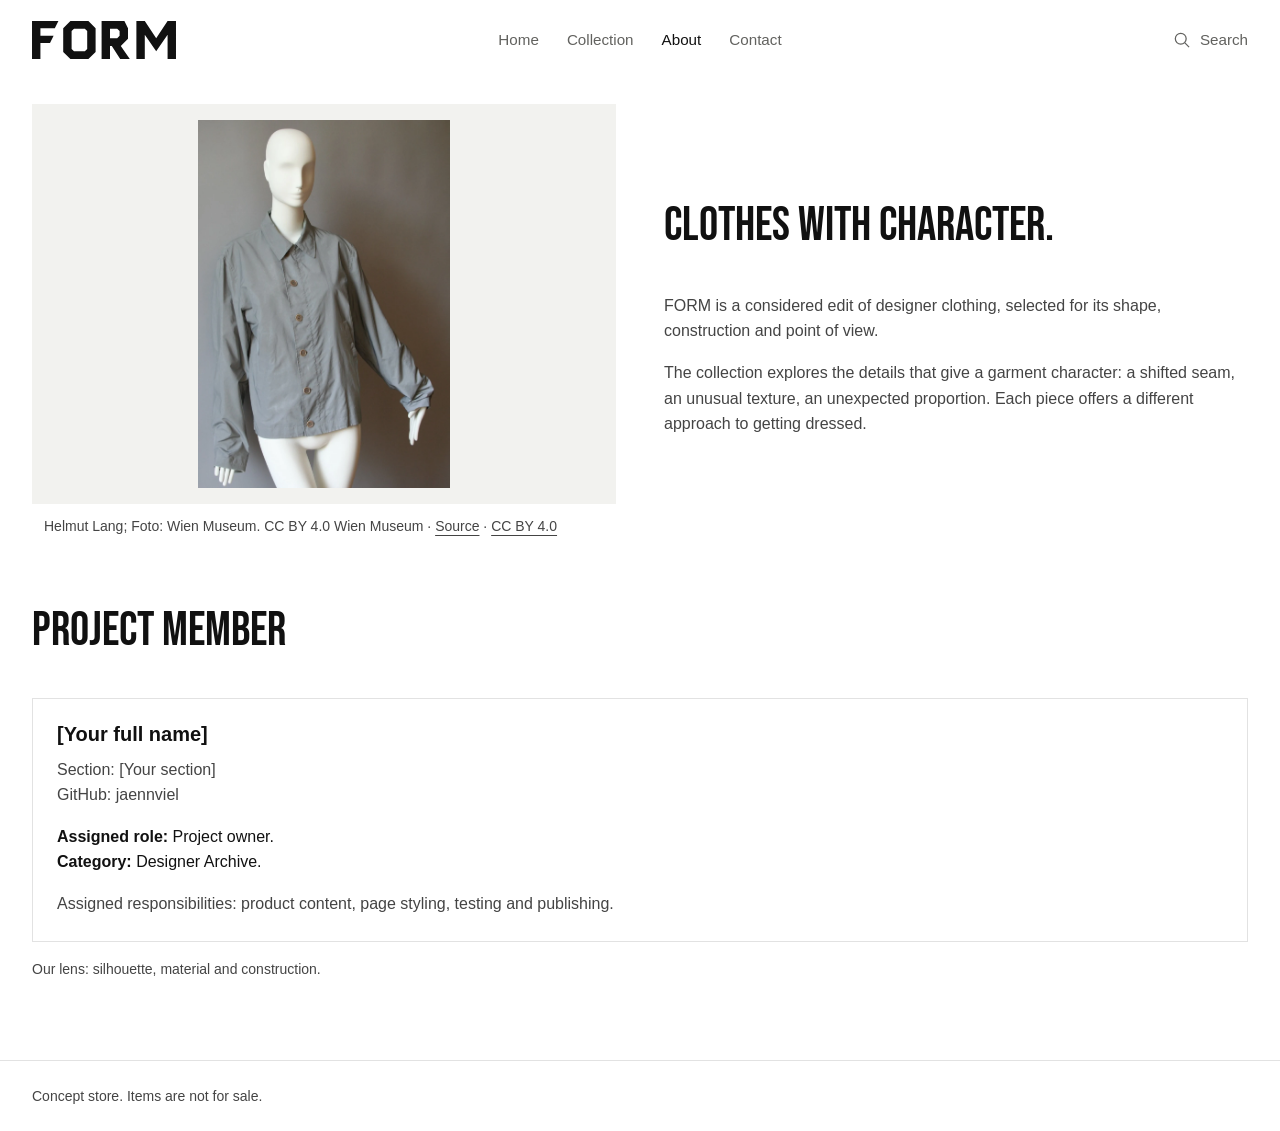
==== about.html @ cbb312f6 "Add responsive full-screen product finder" ====
<!DOCTYPE html>
<html lang="en">
<head>
  <meta charset="UTF-8">
  <meta name="viewport" content="width=device-width, initial-scale=1">
  <meta name="description" content="The FORM store story and the approved solo project member’s assigned role.">
  <meta name="theme-color" content="#ffffff">
  <title>About FORM | FORM</title>
  <!-- EXTERNAL CSS: shared layout, typography, navigation, footer and responsive cards. -->
  <link rel="stylesheet" href="css/style.css">
  <link rel="icon" href="images/brand/favicon-32.png" type="image/png" sizes="32x32">
  <link rel="icon" href="images/brand/favicon.svg" type="image/svg+xml" sizes="any">
  <link rel="apple-touch-icon" href="images/brand/apple-touch-icon.png" sizes="180x180">
  <link rel="preload" href="fonts/BebasNeue-Regular.ttf" as="font" type="font/ttf" crossorigin>
</head>
<body>
  <a class="skip-link" href="#main">Skip to main content</a>
  <header class="site-header"><div class="wrap header-inner">
    <a class="brand" href="index.html" aria-label="FORM home" translate="no"><img class="brand-logo" src="images/brand/logo-wordmark-dark.svg" alt="FORM" width="240" height="64"></a>
    <nav class="main-nav" aria-label="Main navigation">
        <a href="index.html">Home</a>
        <a href="category-1.html">Collection</a>
        <a href="about.html" aria-current="page">About</a>
        <a href="contact.html">Contact</a>
    </nav>
    <!-- Native HTML disclosure: a full-screen product directory, not keyword filtering. -->
    <details class="product-finder">
      <summary class="finder-toggle">
        <span class="finder-open"><svg width="20" height="20" viewBox="0 0 24 24" fill="none" stroke="currentColor" stroke-width="1.5" aria-hidden="true" focusable="false"><circle cx="10.5" cy="10.5" r="6.5"></circle><path d="m15.5 15.5 5 5"></path></svg><span class="finder-trigger-text">Search</span></span>
        <span class="finder-close"><span>Close<span class="visually-hidden"> product finder</span></span><svg width="20" height="20" viewBox="0 0 24 24" fill="none" stroke="currentColor" stroke-width="1.5" aria-hidden="true" focusable="false"><path d="m5 5 14 14M19 5 5 19"></path></svg></span>
      </summary>
      <section class="finder-panel" aria-labelledby="finder-title">
        <div class="wrap finder-inner">
          <div class="finder-topline"><a class="finder-brand" href="index.html" aria-label="FORM home" translate="no"><img src="images/brand/logo-wordmark-dark.svg" alt="FORM" width="240" height="64"></a></div>
          <div class="finder-heading"><h2 id="finder-title">Find a piece.</h2><p>Choose a piece by designer.</p></div>
          <div class="finder-index">
              <section class="finder-designer" aria-labelledby="finder-comme-des-garcons">
                <h3 id="finder-comme-des-garcons">Comme des Garçons</h3>
                <ul>
                  <li><a href="product-form-06.html" aria-label="Comme des Garçons Tailcoat &amp; Vest">Tailcoat &amp; Vest</a></li>
                </ul>
              </section>
              <section class="finder-designer" aria-labelledby="finder-helmut-lang">
                <h3 id="finder-helmut-lang">Helmut Lang</h3>
                <ul>
                  <li><a href="product-form-01.html" aria-label="Helmut Lang Nylon Jacket">Nylon Jacket</a></li>
                  <li><a href="product-form-02.html" aria-label="Helmut Lang Open-Side Dress">Open-Side Dress</a></li>
                </ul>
              </section>
              <section class="finder-designer" aria-labelledby="finder-issey-miyake">
                <h3 id="finder-issey-miyake">Issey Miyake</h3>
                <ul>
                  <li><a href="product-form-09.html" aria-label="Issey Miyake Indigo Batik Dress">Indigo Batik Dress</a></li>
                  <li><a href="product-form-10.html" aria-label="Issey Miyake Gunpowder Dress">Gunpowder Dress</a></li>
                </ul>
              </section>
              <section class="finder-designer" aria-labelledby="finder-jean-paul-gaultier">
                <h3 id="finder-jean-paul-gaultier">Jean Paul Gaultier</h3>
                <ul>
                  <li><a href="product-form-07.html" aria-label="Jean Paul Gaultier Halter Jumpsuit">Halter Jumpsuit</a></li>
                </ul>
              </section>
              <section class="finder-designer" aria-labelledby="finder-maison-margiela">
                <h3 id="finder-maison-margiela">Maison Margiela</h3>
                <ul>
                  <li><a href="product-form-03.html" aria-label="Maison Margiela Porcelain Vest">Porcelain Vest</a></li>
                </ul>
              </section>
              <section class="finder-designer" aria-labelledby="finder-raf-simons">
                <h3 id="finder-raf-simons">Raf Simons</h3>
                <ul>
                  <li><a href="product-form-04.html" aria-label="Raf Simons Black Sleeveless Top">Black Sleeveless Top</a></li>
                  <li><a href="product-form-05.html" aria-label="Raf Simons Textured Top">Textured Top</a></li>
                </ul>
              </section>
              <section class="finder-designer" aria-labelledby="finder-yohji-yamamoto">
                <h3 id="finder-yohji-yamamoto">Yohji Yamamoto</h3>
                <ul>
                  <li><a href="product-form-08.html" aria-label="Yohji Yamamoto Printed Dress">Printed Dress</a></li>
                </ul>
              </section>
          </div>
          <a class="finder-all" href="category-1.html">View collection</a>
        </div>
      </section>
    </details>
  </div></header>
  <main id="main" tabindex="-1">
    <div class="wrap page-content"><h1 class="visually-hidden">About FORM</h1>
      <section class="story-layout" aria-labelledby="story-title"><figure class="about-photo"><img src="images/products/form-01.webp" alt="Gray Helmut Lang button-front jacket displayed on a white mannequin." width="1098" height="1600" fetchpriority="high"><figcaption class="image-credit">Helmut Lang; Foto: Wien Museum. CC BY 4.0 Wien Museum · <a href="https://sammlung.wienmuseum.at/en/object/1009506/">Source</a> · <a href="https://creativecommons.org/licenses/by/4.0/">CC BY 4.0</a></figcaption></figure><div class="prose"><h2 id="story-title">Clothes with character.</h2><p>FORM is a considered edit of designer clothing, selected for its shape, construction and point of view.</p><p>The collection explores the details that give a garment character: a shifted seam, an unusual texture, an unexpected proportion. Each piece offers a different approach to getting dressed.</p></div></section>
      <section class="section" aria-labelledby="team-title"><h2 id="team-title">Project member</h2><article class="team-card"><h3>[Your full name]</h3><p class="muted">Section: [Your section]<br>GitHub: jaennviel</p><p><strong>Assigned role:</strong> Project owner.<br><strong>Category:</strong> Designer Archive.</p><p class="muted">Assigned responsibilities: product content, page styling, testing and publishing.</p></article><aside class="project-note">Our lens: silhouette, material and construction.</aside></section>
    </div>
  </main>
  <footer class="site-footer"><div class="wrap footer-inner"><p>Concept store. Items are not for sale.</p></div></footer>
</body>
</html>
---- css/style.css ----
/* EXTERNAL CSS: every HTML page uses this shared stylesheet.
   It controls colors, typography, navigation, footer, responsive cards and hover states. */
@font-face {
  font-family: "Bebas Neue";
  src: url("../fonts/BebasNeue-Regular.ttf") format("truetype");
  font-weight: 400;
  font-style: normal;
  font-display: swap;
}
:root {
  color-scheme: light;
  --bg: #ffffff;
  --panel: #ffffff;
  --ink: #111111;
  --muted: #444444;
  --line: #e2e2e2;
  --interactive: #000000;
  --pressed: #333333;
  --field-border: #767676;
  --image-bg: #f2f2ef;
  --font-body: Arial, Helvetica, sans-serif;
  --display: "Bebas Neue", Impact, "Arial Narrow", sans-serif;
  --space-1: 0.25rem;
  --space-2: 0.5rem;
  --space-3: 0.75rem;
  --space-4: 1rem;
  --space-5: 1.25rem;
  --space-6: 1.5rem;
  --space-8: 2rem;
  --space-10: 2.5rem;
  --space-14: 3.5rem;
}

/* 1. Base styles and accessible defaults. */
* { box-sizing: border-box; }
body { margin: 0; background: var(--bg); color: var(--ink); font: 1rem/1.6 var(--font-body); }
img { display: block; max-width: 100%; height: auto; }
a { color: inherit; text-underline-offset: 0.3em; }
button, input, textarea { font: inherit; }
a, button { touch-action: manipulation; }
button { cursor: pointer; }
h1, h2, h3, p { margin-top: 0; }
h1, h2, h3 { line-height: 1.1; text-wrap: balance; overflow-wrap: anywhere; }
h1, h2 { font-family: var(--display); font-weight: 400; }
h1 { font-size: clamp(3rem, 1.5rem + 4vw, 6rem); }
h2 { font-size: clamp(2rem, 1rem + 2.5vw, 3.5rem); }
h3 { font-size: 1.05rem; }
p { margin-bottom: 1rem; }
::selection { background: var(--ink); color: var(--bg); }
:focus-visible { outline: 3px solid var(--interactive); outline-offset: 5px; }
[id] { scroll-margin-top: 1.5rem; }
.wrap { width: min(100% - 4rem, 1280px); margin-inline: auto; }
.muted { color: var(--muted); }
.skip-link { position: absolute; top: -10rem; left: 1rem; z-index: 5; background: white; color: black; padding: 0.8rem 1rem; }
.skip-link:focus { top: 1rem; }

/* 2. One consistent header. Navigation wraps without JavaScript. */
.site-header { background: var(--bg); color: #111111; }
.header-inner { display: flex; flex-wrap: wrap; justify-content: space-between; align-items: center; gap: 0.5rem 2rem; padding-block: 1rem; }
.brand { display: inline-flex; align-items: center; min-height: 48px; text-decoration: none; }
.brand-logo { width: 9rem; height: auto; }
.brand:hover .brand-logo { filter: brightness(1.07); }
.main-nav { display: flex; flex-wrap: wrap; gap: 0.25rem 1.75rem; }
.main-nav a { display: inline-flex; align-items: center; min-height: 48px; border: 0; text-decoration: none; color: #62625f; font-size: 0.95rem; }
.main-nav a:hover, .main-nav a[aria-current] { color: #111111; }

/* 3. Shared actions and products. Grid sets the columns; Flexbox aligns card links. */
.button { display: inline-flex; justify-content: center; align-items: center; max-width: 100%; min-height: 48px; padding: 0.8rem 1.4rem; border: 1px solid var(--ink); background: var(--ink); color: #ffffff; font-size: 0.9rem; font-weight: bold; text-decoration: none; overflow-wrap: anywhere; }
.button:hover { background: var(--interactive); border-color: var(--interactive); text-decoration: underline; }
.button:active { background: var(--pressed); border-color: var(--pressed); }
.text-link { display: inline-flex; align-items: center; min-height: 48px; font-size: 0.9rem; font-weight: bold; }
.text-link:hover { text-decoration-thickness: 2px; }
.badge { display: inline-block; padding: var(--space-1) var(--space-3); border: 1px solid var(--line); background: var(--panel); color: var(--ink); font-size: 0.8rem; }
.section { padding-block: var(--space-14); }
.section-heading { display: flex; justify-content: space-between; align-items: flex-end; flex-wrap: wrap; gap: 0.75rem 1.5rem; margin-bottom: 1.5rem; }
.section-heading h2 { margin: 0; }
.product-grid { display: grid; grid-template-columns: repeat(4, minmax(0, 1fr)); gap: var(--space-10) var(--space-6); }
.product-card { display: flex; flex-direction: column; min-width: 0; overflow-wrap: anywhere; }
.product-image { position: relative; background: var(--image-bg); }
.product-image img { width: 100%; height: 310px; object-fit: contain; padding: 0.75rem; transition: transform 160ms; }
.product-card:hover .product-image img, .product-card:focus-within .product-image img { transform: translateY(-3px); }
.product-image .badge { position: absolute; top: var(--space-3); right: var(--space-3); }
.product-content { display: flex; flex: 1; flex-direction: column; padding-top: 1rem; }
.product-topline { display: flex; flex-wrap: wrap; justify-content: space-between; align-items: baseline; gap: var(--space-2) var(--space-3); margin-bottom: var(--space-3); }
/* Product titles use ordinary readable type, at the appropriate heading level. */
.product-topline h2, .product-topline h3 { margin: 0; max-width: 100%; font: bold 1rem/1.35 var(--font-body); }
.price { font-size: 0.95rem; font-weight: bold; font-variant-numeric: tabular-nums; }
.product-content > p { color: var(--muted); font-size: 0.9rem; }
.product-content > .text-link { align-self: flex-start; margin-top: auto; }

/* 4. Home. The page-specific hero background and grid are internal CSS. */
.hero-image { margin: 0; min-width: 0; }
.hero-image img { width: 100%; height: 440px; object-fit: contain; }
.hero-copy { padding: 2.5rem; align-self: center; min-width: 0; }
.hero-copy h1 { font-size: clamp(2.75rem, 1.5rem + 3vw, 5rem); margin-bottom: 1.25rem; }
.hero-copy p { max-width: 30rem; color: var(--muted); }
.hero-copy .brand-tagline { color: var(--ink); font-size: 1.25rem; line-height: 1.4; margin-bottom: var(--space-3); }
.hero-copy .hero-collection-link {
  display: inline-flex;
  align-items: center;
  min-height: 48px;
  margin-top: 0.75rem;
  color: #62625f;
  font-size: 0.95rem;
  text-decoration: none;
}
.hero-copy .hero-collection-link:hover,
.hero-copy .hero-collection-link:focus-visible,
.hero-copy .hero-collection-link:active { color: #111111; }

/* 5. Category, product details and the required store/team story. */
.page-intro { padding-block: 3rem 1.5rem; }
.page-intro h1 { margin-bottom: 1rem; }
.page-intro p { max-width: 43rem; color: var(--muted); }
.catalog-section { padding-bottom: 3rem; }
.product-detail { display: grid; grid-template-columns: 1fr 1fr; gap: 3rem; align-items: center; padding-block: 2.5rem; border-top: 1px solid var(--line); }
.product-detail:target { border-top-color: var(--ink); }
.detail-photo { background: var(--image-bg); }
.detail-photo img { width: 100%; height: 480px; padding: 1rem; object-fit: contain; }
.detail-copy h2 { margin-bottom: 1rem; }
.detail-copy p { color: var(--muted); }
.detail-copy .price { font-size: 1.25rem; color: var(--ink); }
.detail-copy .button { margin-top: 0.75rem; }
.story-layout { display: grid; grid-template-columns: 1fr 1fr; gap: 3rem; align-items: center; }
.story-layout figure { margin: 0; }
.story-layout img { width: 100%; aspect-ratio: 4 / 3; object-fit: contain; }
.prose p { color: var(--muted); }
.team-card { padding: 1.5rem; border: 1px solid var(--line); }
.team-card h3 { margin-bottom: 0.75rem; font-size: 1.25rem; }
.team-card p:last-child { margin-bottom: 0; }
.project-note { margin-top: 1rem; font-size: 0.875rem; color: var(--muted); }

/* 6. Native HTML form demonstration: submit closes its open dialog.
   The adjacent result then appears. No network request or JavaScript is used. */
.contact-section { width: min(100%, 42rem); margin-inline: auto; padding-bottom: 3rem; }
.inquiry-dialog { position: static; width: 100%; max-width: none; padding: 0; margin: 0; border: 0; background: transparent; color: inherit; }
.inquiry-dialog[open] + .demo-result { display: none; }
.inquiry-dialog h2 { margin-bottom: 0.75rem; }
.form-note { color: var(--muted); font-size: 0.9rem; }
.field { display: flex; flex-direction: column; gap: 0.4rem; margin-bottom: 1.25rem; }
label { font-size: 0.95rem; font-weight: bold; }
label span { color: var(--muted); font-weight: normal; }
input, textarea { width: 100%; min-height: 48px; border: 1px solid var(--field-border); border-radius: 0; padding: 0.85rem; background: var(--panel); color: var(--ink); font-size: 1rem; }
textarea { min-height: 150px; resize: vertical; }
input:user-invalid, textarea:user-invalid { border: 2px dashed #111111; }
.demo-result { padding: 1.5rem; border: 1px solid var(--line); }
.demo-result p { color: var(--muted); }

/* 7. One compact footer notice identifies the static demonstration. */
.site-footer { margin-top: 1.5rem; border-top: 1px solid var(--line); }
.footer-inner { display: flex; justify-content: space-between; flex-wrap: wrap; gap: 0.5rem 2rem; padding-block: 1.5rem; color: var(--muted); font-size: 0.875rem; }
.footer-inner p { margin: 0; }

/* 8. Responsive layouts keep source order and let text wrap naturally. */
.product-detail > *, .story-layout > * { min-width: 0; }
@media (max-width: 1100px) {
  .product-grid { grid-template-columns: repeat(3, minmax(0, 1fr)); }
  .product-image img { height: 290px; }
}
@media (max-width: 800px) {
  .product-grid { grid-template-columns: repeat(2, minmax(0, 1fr)); }
  .hero-copy { padding: 2rem; }
  .product-detail, .story-layout { gap: 2rem; }
}
@media (max-width: 600px) {
  .wrap { width: calc(100% - 2rem); }
  .header-inner { gap: 0.25rem; }
  .main-nav { width: 100%; justify-content: space-between; gap: 0.25rem; }
  .hero-image img { height: 300px; }
  .hero-copy { padding: 1.5rem; }
  .product-detail, .story-layout { grid-template-columns: minmax(0, 1fr); gap: 1.5rem; }
  .detail-photo img { height: 380px; }
  .section { padding-block: 2.5rem; }
  .page-intro { padding-top: 2.25rem; }
}
@media (max-width: 450px) {
  .product-grid { grid-template-columns: minmax(0, 1fr); }
  .product-image img { height: 340px; }
}
@media (prefers-reduced-motion: reduce) {
  *, *::before, *::after { transition: none !important; }
}

/* Designer Archive: uniform full-garment frames and readable image attribution. */
.hero-image { background: var(--image-bg); }
.hero-image img { height: 480px; padding: 1rem; }
.image-credit { padding: 0.75rem; font-size: 0.875rem; line-height: 1.5; overflow-wrap: anywhere; color: var(--muted); background: var(--panel); }
.image-credit a { text-decoration: underline; }
.detail-photo { margin: 0; min-width: 0; }
.story-layout .about-photo img { height: 400px; aspect-ratio: auto; background: var(--image-bg); padding: 1rem; }
.store-intro { max-width: 48rem; margin-top: 1.5rem; color: var(--muted); }
.demo-label { font-size: 0.875rem; font-weight: normal; }
@media (max-width: 600px) { .hero-image img { height: 360px; } }

/* Dedicated product pages reuse the existing detail layout and title scale. */
.detail-copy h1 { font-size: clamp(2rem, 1rem + 2.5vw, 3.5rem); margin-bottom: 1rem; }

/* Photography-only refinement. Preserve the existing frames and page layout. */
.hero-image img { padding: 0; object-fit: cover; object-position: 50% 50%; aspect-ratio: 8 / 5; filter: grayscale(1); }
/* Trim the porcelain vest photo's surrounding studio border, not the garment. */
.product-image img[src$="form-03.webp"],
.detail-photo img[src$="form-03.webp"] { object-fit: cover; object-position: 51% 50%; }
@media (max-width: 600px) { .hero-image img { object-position: 48% 50%; } }

/* Collection lead photography: fixed editorial mats, with individual framing.
   Product pages keep the original museum photograph and its full credit. */
.product-image { aspect-ratio: 4 / 5; overflow: clip; background: #f5f5f3; }
.product-image img {
  display: block;
  width: 100%;
  height: 100%;
  aspect-ratio: auto;
  object-fit: contain;
  object-position: 50% 50%;
  padding: 6%;
  transition: none;
}
.product-card:hover .product-image img,
.product-card:focus-within .product-image img { transform: none; }
/* The flat-lay top can fill its card without cutting into the garment. */
.product-image img[src$="form-04.webp"] { padding: 8%; }
.product-image img[src$="form-05.webp"] { object-fit: cover; object-position: 51% 50%; padding: 8%; }
/* Keep the porcelain intact while trimming its outer black studio frame. */
.product-image img[src$="form-03.webp"] {
  object-fit: cover;
  object-position: 51% 50%;
  padding: 0;
}
.product-image img[src$="form-03.webp"],
.product-card:hover .product-image img[src$="form-03.webp"],
.product-card:focus-within .product-image img[src$="form-03.webp"] { transform: scale(1.12); }
/* The header uses the same dark focus ring as the white page content. */
.site-header :focus-visible { outline-color: #111111; }
@media (forced-colors: active) { .main-nav a[aria-current] { font-weight: bold; } }

/* Light storefront: shared tokens keep every page, form and footer consistent. */
.site-footer { background: var(--bg); }
.product-link { display: flex; flex: 1; flex-direction: column; min-width: 0; color: inherit; text-decoration: none; }
.product-link:hover h2, .product-link:hover h3,
.product-link:focus-visible h2, .product-link:focus-visible h3 { text-decoration: underline; text-underline-offset: 0.2em; }
.product-link:focus-visible { outline: 3px solid #111111; outline-offset: 5px; }

/* Required static action wording remains inside the single product link. */
.card-action { display: inline-block; align-self: flex-start; margin-top: auto; padding-top: 0.5rem; font-size: 0.875rem; font-weight: bold; text-decoration: underline; text-underline-offset: 0.25em; }

/* Page content starts directly below navigation; page titles remain available
   to screen readers without a visible title or blank introduction banner. */
.page-content { padding-top: 1.5rem; }
.visually-hidden {
  position: absolute;
  width: 1px;
  height: 1px;
  padding: 0;
  margin: -1px;
  overflow: hidden;
  clip-path: inset(50%);
  white-space: nowrap;
  border: 0;
}

/* Responsive header: one navigation tree at every screen size. */
.header-inner {
  display: grid;
  grid-template-columns: minmax(0, 1fr) auto minmax(0, 1fr);
  grid-template-areas: "brand navigation finder";
  gap: 0.5rem 1rem;
}
.header-inner > .brand { grid-area: brand; justify-self: start; min-width: 0; }
.main-nav { grid-area: navigation; justify-content: center; min-width: 0; }
.product-finder { grid-area: finder; justify-self: end; min-width: 0; }
.finder-toggle {
  display: flex;
  align-items: center;
  justify-content: flex-end;
  min-width: 48px;
  min-height: 48px;
  padding: 0;
  list-style: none;
  color: #62625f;
  font-size: 0.95rem;
  cursor: pointer;
}
.finder-toggle::-webkit-details-marker { display: none; }
.finder-toggle::marker { content: ""; }
.finder-toggle:hover, .finder-toggle:focus-visible { color: var(--ink); }
.finder-open, .finder-close { display: inline-flex; align-items: center; gap: 0.5rem; }
.finder-close { display: none; }
.product-finder[open] .finder-open { display: none; }
.product-finder[open] .finder-close { display: inline-flex; }
.product-finder[open] > .finder-toggle {
  position: fixed;
  top: max(1rem, env(safe-area-inset-top));
  right: max(2rem, calc((100vw - 1280px) / 2));
  z-index: 102;
  color: var(--ink);
  background: var(--bg);
}
.product-finder:not([open]) .finder-panel { display: none; }
.finder-panel {
  position: fixed;
  inset: 0;
  z-index: 100;
  height: 100vh;
  height: 100dvh;
  overflow-y: auto;
  overscroll-behavior: contain;
  padding-block: max(1rem, env(safe-area-inset-top)) 3rem;
  background: var(--bg);
  color: var(--ink);
}
.finder-topline { display: flex; align-items: center; min-height: 48px; margin-bottom: 3rem; }
.finder-brand { display: inline-flex; max-width: 60%; }
.finder-brand img { width: 9rem; height: auto; }
.finder-heading h2 { margin-bottom: 0.75rem; font-size: clamp(3rem, 2rem + 3vw, 5rem); }
.finder-heading p { margin-bottom: 0; color: var(--muted); }
.finder-index { display: grid; grid-template-columns: repeat(3, minmax(0, 1fr)); gap: 1.75rem 3rem; margin-block: 2.5rem; }
.finder-designer { min-width: 0; }
.finder-designer h3 { margin: 0 0 0.25rem; font-size: 1.05rem; }
.finder-designer ul { list-style: none; margin: 0; padding: 0; }
.finder-designer a, .finder-all { display: inline-flex; align-items: center; min-height: 44px; text-decoration: none; }
.finder-designer li a { color: var(--muted); font-size: 0.95rem; }
.finder-designer a:hover, .finder-all:hover { color: var(--ink); text-decoration: underline; }
.finder-all { font-weight: bold; }
/* Hide the underlying page and its focus targets while the directory is open.
   The native summary stays visible as Close; Enter/Space toggles it. */
body:has(.product-finder[open]) { overflow: hidden; }
body:has(.product-finder[open]) > .skip-link,
.site-header:has(.product-finder[open]) .header-inner > .brand,
.site-header:has(.product-finder[open]) .main-nav,
.site-header:has(.product-finder[open]) ~ main,
.site-header:has(.product-finder[open]) ~ footer { display: none; }
@media (max-width: 60rem) {
  .finder-index { grid-template-columns: repeat(2, minmax(0, 1fr)); }
}
@media (max-width: 44rem) {
  .header-inner { grid-template-columns: minmax(0, 1fr) auto; grid-template-areas: "brand finder" "navigation navigation"; }
  .main-nav { width: 100%; justify-content: space-between; gap: 0.25rem 0.5rem; }
  .finder-trigger-text { position: absolute; width: 1px; height: 1px; margin: -1px; overflow: hidden; clip-path: inset(50%); white-space: nowrap; }
  .finder-index { grid-template-columns: minmax(0, 1fr); gap: 1.5rem; margin-block: 2rem; }
  .finder-topline { margin-bottom: 2rem; }
}
@media (max-width: 600px) {
  .product-finder[open] > .finder-toggle { right: 1rem; }
}
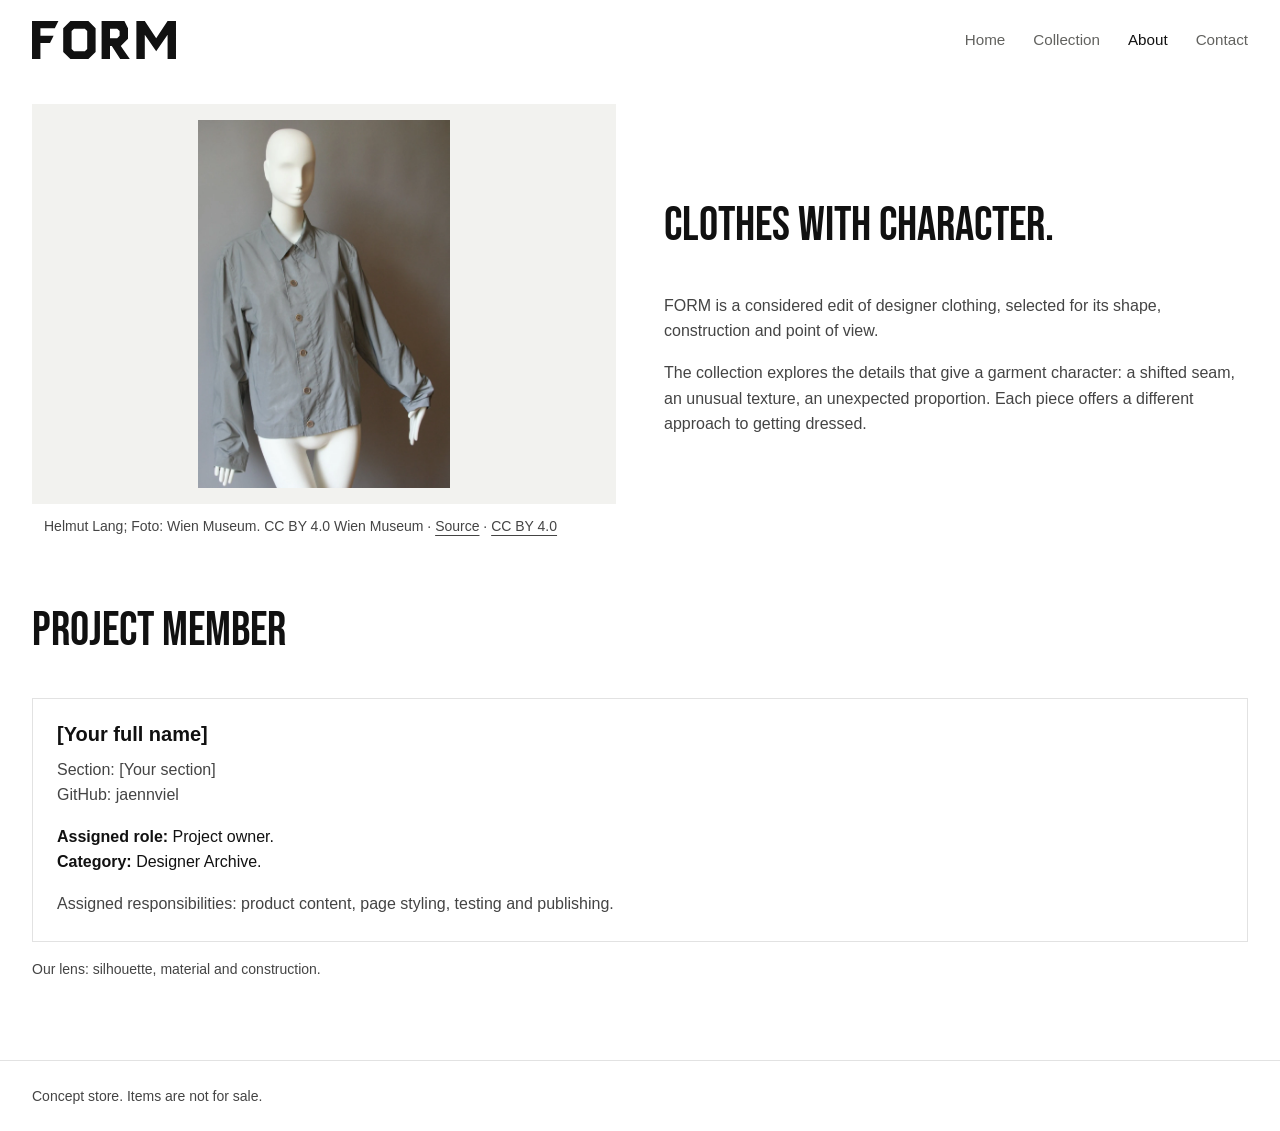
==== commit bca78f12: "Revert "Add responsive full-screen product finder" This reverts commit cbb312f6608f3f0c71f5070d96cd3" ====
--- a/about.html
+++ b/about.html
@@ -23,67 +23,6 @@
         <a href="about.html" aria-current="page">About</a>
         <a href="contact.html">Contact</a>
     </nav>
-    <!-- Native HTML disclosure: a full-screen product directory, not keyword filtering. -->
-    <details class="product-finder">
-      <summary class="finder-toggle">
-        <span class="finder-open"><svg width="20" height="20" viewBox="0 0 24 24" fill="none" stroke="currentColor" stroke-width="1.5" aria-hidden="true" focusable="false"><circle cx="10.5" cy="10.5" r="6.5"></circle><path d="m15.5 15.5 5 5"></path></svg><span class="finder-trigger-text">Search</span></span>
-        <span class="finder-close"><span>Close<span class="visually-hidden"> product finder</span></span><svg width="20" height="20" viewBox="0 0 24 24" fill="none" stroke="currentColor" stroke-width="1.5" aria-hidden="true" focusable="false"><path d="m5 5 14 14M19 5 5 19"></path></svg></span>
-      </summary>
-      <section class="finder-panel" aria-labelledby="finder-title">
-        <div class="wrap finder-inner">
-          <div class="finder-topline"><a class="finder-brand" href="index.html" aria-label="FORM home" translate="no"><img src="images/brand/logo-wordmark-dark.svg" alt="FORM" width="240" height="64"></a></div>
-          <div class="finder-heading"><h2 id="finder-title">Find a piece.</h2><p>Choose a piece by designer.</p></div>
-          <div class="finder-index">
-              <section class="finder-designer" aria-labelledby="finder-comme-des-garcons">
-                <h3 id="finder-comme-des-garcons">Comme des Garçons</h3>
-                <ul>
-                  <li><a href="product-form-06.html" aria-label="Comme des Garçons Tailcoat &amp; Vest">Tailcoat &amp; Vest</a></li>
-                </ul>
-              </section>
-              <section class="finder-designer" aria-labelledby="finder-helmut-lang">
-                <h3 id="finder-helmut-lang">Helmut Lang</h3>
-                <ul>
-                  <li><a href="product-form-01.html" aria-label="Helmut Lang Nylon Jacket">Nylon Jacket</a></li>
-                  <li><a href="product-form-02.html" aria-label="Helmut Lang Open-Side Dress">Open-Side Dress</a></li>
-                </ul>
-              </section>
-              <section class="finder-designer" aria-labelledby="finder-issey-miyake">
-                <h3 id="finder-issey-miyake">Issey Miyake</h3>
-                <ul>
-                  <li><a href="product-form-09.html" aria-label="Issey Miyake Indigo Batik Dress">Indigo Batik Dress</a></li>
-                  <li><a href="product-form-10.html" aria-label="Issey Miyake Gunpowder Dress">Gunpowder Dress</a></li>
-                </ul>
-              </section>
-              <section class="finder-designer" aria-labelledby="finder-jean-paul-gaultier">
-                <h3 id="finder-jean-paul-gaultier">Jean Paul Gaultier</h3>
-                <ul>
-                  <li><a href="product-form-07.html" aria-label="Jean Paul Gaultier Halter Jumpsuit">Halter Jumpsuit</a></li>
-                </ul>
-              </section>
-              <section class="finder-designer" aria-labelledby="finder-maison-margiela">
-                <h3 id="finder-maison-margiela">Maison Margiela</h3>
-                <ul>
-                  <li><a href="product-form-03.html" aria-label="Maison Margiela Porcelain Vest">Porcelain Vest</a></li>
-                </ul>
-              </section>
-              <section class="finder-designer" aria-labelledby="finder-raf-simons">
-                <h3 id="finder-raf-simons">Raf Simons</h3>
-                <ul>
-                  <li><a href="product-form-04.html" aria-label="Raf Simons Black Sleeveless Top">Black Sleeveless Top</a></li>
-                  <li><a href="product-form-05.html" aria-label="Raf Simons Textured Top">Textured Top</a></li>
-                </ul>
-              </section>
-              <section class="finder-designer" aria-labelledby="finder-yohji-yamamoto">
-                <h3 id="finder-yohji-yamamoto">Yohji Yamamoto</h3>
-                <ul>
-                  <li><a href="product-form-08.html" aria-label="Yohji Yamamoto Printed Dress">Printed Dress</a></li>
-                </ul>
-              </section>
-          </div>
-          <a class="finder-all" href="category-1.html">View collection</a>
-        </div>
-      </section>
-    </details>
   </div></header>
   <main id="main" tabindex="-1">
     <div class="wrap page-content"><h1 class="visually-hidden">About FORM</h1>
--- a/css/style.css
+++ b/css/style.css
@@ -257,88 +257,3 @@
   white-space: nowrap;
   border: 0;
 }
-
-/* Responsive header: one navigation tree at every screen size. */
-.header-inner {
-  display: grid;
-  grid-template-columns: minmax(0, 1fr) auto minmax(0, 1fr);
-  grid-template-areas: "brand navigation finder";
-  gap: 0.5rem 1rem;
-}
-.header-inner > .brand { grid-area: brand; justify-self: start; min-width: 0; }
-.main-nav { grid-area: navigation; justify-content: center; min-width: 0; }
-.product-finder { grid-area: finder; justify-self: end; min-width: 0; }
-.finder-toggle {
-  display: flex;
-  align-items: center;
-  justify-content: flex-end;
-  min-width: 48px;
-  min-height: 48px;
-  padding: 0;
-  list-style: none;
-  color: #62625f;
-  font-size: 0.95rem;
-  cursor: pointer;
-}
-.finder-toggle::-webkit-details-marker { display: none; }
-.finder-toggle::marker { content: ""; }
-.finder-toggle:hover, .finder-toggle:focus-visible { color: var(--ink); }
-.finder-open, .finder-close { display: inline-flex; align-items: center; gap: 0.5rem; }
-.finder-close { display: none; }
-.product-finder[open] .finder-open { display: none; }
-.product-finder[open] .finder-close { display: inline-flex; }
-.product-finder[open] > .finder-toggle {
-  position: fixed;
-  top: max(1rem, env(safe-area-inset-top));
-  right: max(2rem, calc((100vw - 1280px) / 2));
-  z-index: 102;
-  color: var(--ink);
-  background: var(--bg);
-}
-.product-finder:not([open]) .finder-panel { display: none; }
-.finder-panel {
-  position: fixed;
-  inset: 0;
-  z-index: 100;
-  height: 100vh;
-  height: 100dvh;
-  overflow-y: auto;
-  overscroll-behavior: contain;
-  padding-block: max(1rem, env(safe-area-inset-top)) 3rem;
-  background: var(--bg);
-  color: var(--ink);
-}
-.finder-topline { display: flex; align-items: center; min-height: 48px; margin-bottom: 3rem; }
-.finder-brand { display: inline-flex; max-width: 60%; }
-.finder-brand img { width: 9rem; height: auto; }
-.finder-heading h2 { margin-bottom: 0.75rem; font-size: clamp(3rem, 2rem + 3vw, 5rem); }
-.finder-heading p { margin-bottom: 0; color: var(--muted); }
-.finder-index { display: grid; grid-template-columns: repeat(3, minmax(0, 1fr)); gap: 1.75rem 3rem; margin-block: 2.5rem; }
-.finder-designer { min-width: 0; }
-.finder-designer h3 { margin: 0 0 0.25rem; font-size: 1.05rem; }
-.finder-designer ul { list-style: none; margin: 0; padding: 0; }
-.finder-designer a, .finder-all { display: inline-flex; align-items: center; min-height: 44px; text-decoration: none; }
-.finder-designer li a { color: var(--muted); font-size: 0.95rem; }
-.finder-designer a:hover, .finder-all:hover { color: var(--ink); text-decoration: underline; }
-.finder-all { font-weight: bold; }
-/* Hide the underlying page and its focus targets while the directory is open.
-   The native summary stays visible as Close; Enter/Space toggles it. */
-body:has(.product-finder[open]) { overflow: hidden; }
-body:has(.product-finder[open]) > .skip-link,
-.site-header:has(.product-finder[open]) .header-inner > .brand,
-.site-header:has(.product-finder[open]) .main-nav,
-.site-header:has(.product-finder[open]) ~ main,
-.site-header:has(.product-finder[open]) ~ footer { display: none; }
-@media (max-width: 60rem) {
-  .finder-index { grid-template-columns: repeat(2, minmax(0, 1fr)); }
-}
-@media (max-width: 44rem) {
-  .header-inner { grid-template-columns: minmax(0, 1fr) auto; grid-template-areas: "brand finder" "navigation navigation"; }
-  .main-nav { width: 100%; justify-content: space-between; gap: 0.25rem 0.5rem; }
-  .finder-trigger-text { position: absolute; width: 1px; height: 1px; margin: -1px; overflow: hidden; clip-path: inset(50%); white-space: nowrap; }
-  .finder-index { grid-template-columns: minmax(0, 1fr); gap: 1.5rem; margin-block: 2rem; }
-  .finder-topline { margin-bottom: 2rem; }
-}
-@media (max-width: 600px) {
-  .product-finder[open] > .finder-toggle { right: 1rem; }
-}
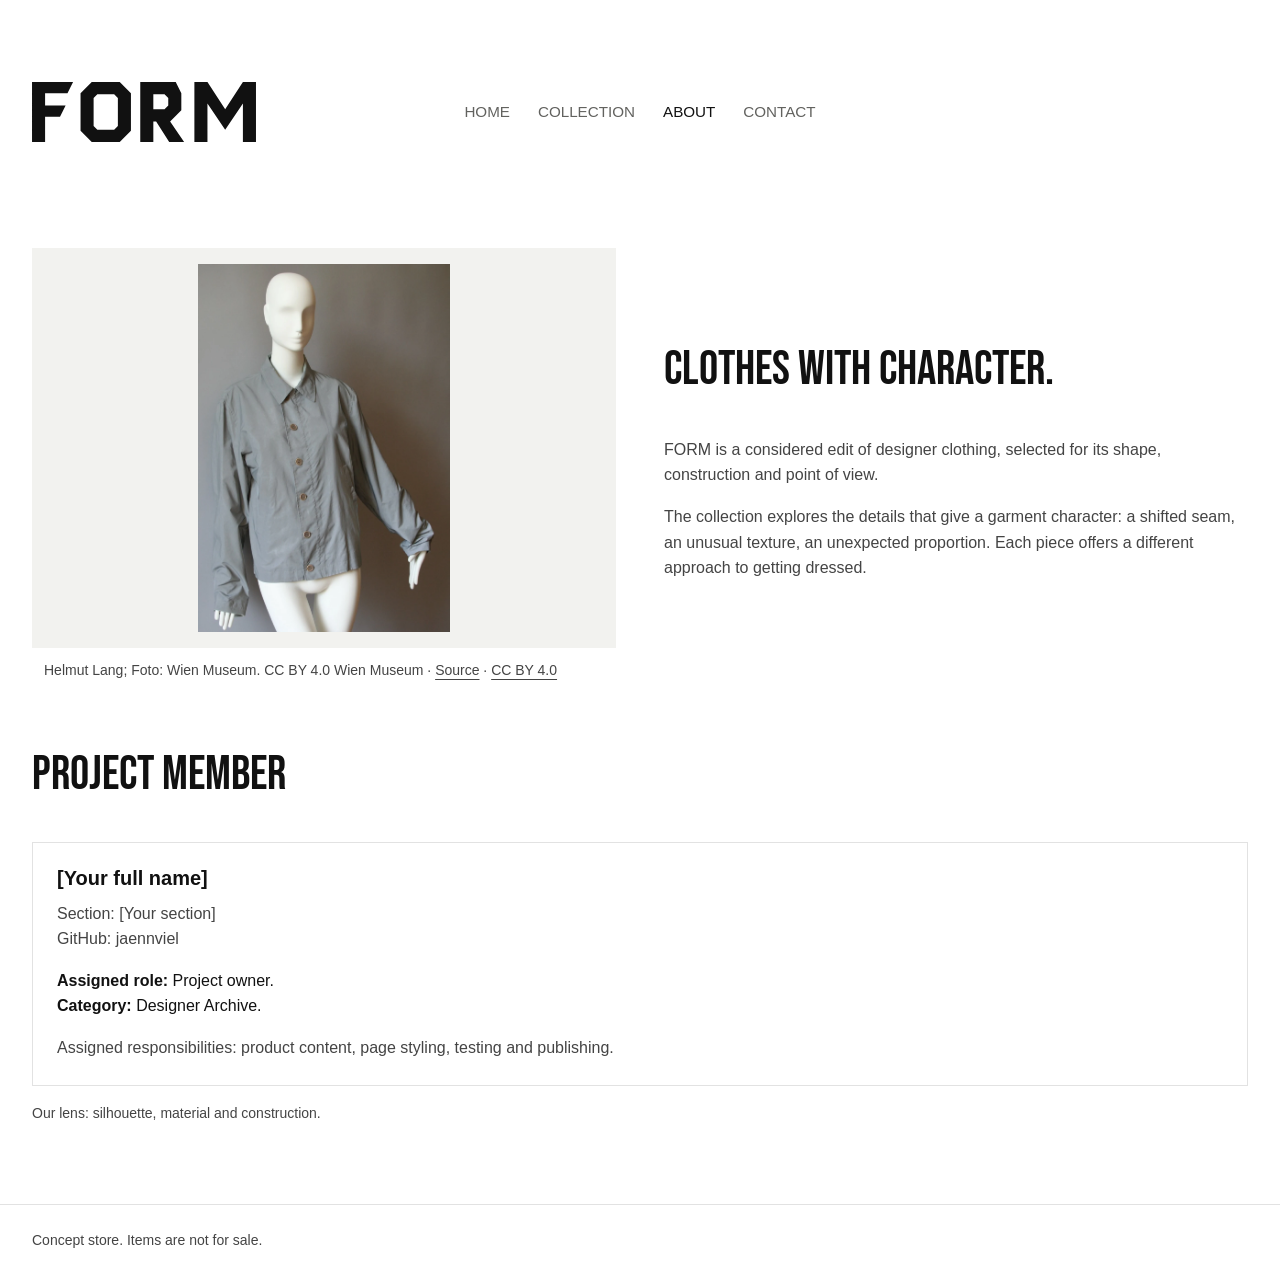
==== commit 03ecad44: "Add full-screen phone navigation with native HTML controls" ====
--- a/about.html
+++ b/about.html
@@ -17,7 +17,14 @@
   <a class="skip-link" href="#main">Skip to main content</a>
   <header class="site-header"><div class="wrap header-inner">
     <a class="brand" href="index.html" aria-label="FORM home" translate="no"><img class="brand-logo" src="images/brand/logo-wordmark-dark.svg" alt="FORM" width="240" height="64"></a>
-    <nav class="main-nav" aria-label="Main navigation">
+    <!-- HTML popover supplies mobile open/close and Escape without JavaScript. -->
+    <button class="mobile-menu-toggle" type="button" popovertarget="main-navigation" aria-label="Open navigation">
+      <svg width="28" height="24" viewBox="0 0 28 24" fill="currentColor" aria-hidden="true" focusable="false"><circle cx="5" cy="12" r="2"></circle><circle cx="14" cy="12" r="2"></circle><circle cx="23" cy="12" r="2"></circle></svg>
+    </button>
+    <nav class="main-nav" id="main-navigation" aria-label="Main navigation" popover="auto">
+        <button class="mobile-menu-close" type="button" popovertarget="main-navigation" popovertargetaction="hide" aria-label="Close navigation">
+          <svg width="24" height="24" viewBox="0 0 24 24" fill="none" stroke="currentColor" stroke-width="1.5" aria-hidden="true" focusable="false"><path d="m5 5 14 14M19 5 5 19"></path></svg>
+        </button>
         <a href="index.html">Home</a>
         <a href="category-1.html">Collection</a>
         <a href="about.html" aria-current="page">About</a>
--- a/css/style.css
+++ b/css/style.css
@@ -54,15 +54,22 @@
 .skip-link { position: absolute; top: -10rem; left: 1rem; z-index: 5; background: white; color: black; padding: 0.8rem 1rem; }
 .skip-link:focus { top: 1rem; }
 
-/* 2. One consistent header. Navigation wraps without JavaScript. */
+/* 2. Spacious shared header: centered navigation, with one HTML tree. */
 .site-header { background: var(--bg); color: #111111; }
-.header-inner { display: flex; flex-wrap: wrap; justify-content: space-between; align-items: center; gap: 0.5rem 2rem; padding-block: 1rem; }
+.header-inner { display: grid; grid-template-columns: minmax(0, 1fr) auto minmax(0, 1fr); align-items: center; gap: 1rem; min-height: 14rem; padding-block: 2rem; }
+.header-inner > .brand { justify-self: start; min-width: 0; max-width: 100%; }
 .brand { display: inline-flex; align-items: center; min-height: 48px; text-decoration: none; }
-.brand-logo { width: 9rem; height: auto; }
+.brand-logo { width: 14rem; height: auto; }
 .brand:hover .brand-logo { filter: brightness(1.07); }
-.main-nav { display: flex; flex-wrap: wrap; gap: 0.25rem 1.75rem; }
-.main-nav a { display: inline-flex; align-items: center; min-height: 48px; border: 0; text-decoration: none; color: #62625f; font-size: 0.95rem; }
+.main-nav { grid-column: 2; display: flex; flex-wrap: wrap; justify-content: center; gap: 0.25rem 1.75rem; }
+.main-nav a { display: inline-flex; align-items: center; min-height: 48px; border: 0; text-decoration: none; color: #62625f; font-size: 0.95rem; text-transform: uppercase; }
 .main-nav a:hover, .main-nav a[aria-current] { color: #111111; }
+
+/* Keep the same links visible on phones, below the logo. */
+@media (max-width: 44rem) {
+  .header-inner { display: flex; flex-wrap: wrap; align-content: center; min-height: 10rem; padding-block: 1.5rem; }
+  .main-nav { width: 100%; justify-content: space-between; gap: 0.25rem 0.5rem; }
+}
 
 /* 3. Shared actions and products. Grid sets the columns; Flexbox aligns card links. */
 .button { display: inline-flex; justify-content: center; align-items: center; max-width: 100%; min-height: 48px; padding: 0.8rem 1.4rem; border: 1px solid var(--ink); background: var(--ink); color: #ffffff; font-size: 0.9rem; font-weight: bold; text-decoration: none; overflow-wrap: anywhere; }
@@ -257,3 +264,70 @@
   white-space: nowrap;
   border: 0;
 }
+
+/* Mobile navigation: one native popover and the same four links at every size.
+   Browsers without Popover retain the visible wrapped navigation above. */
+.mobile-menu-toggle, .mobile-menu-close { display: none; }
+.main-nav[popover] {
+  position: static;
+  inset: auto;
+  width: auto;
+  height: auto;
+  max-width: none;
+  max-height: none;
+  margin: 0;
+  padding: 0;
+  border: 0;
+  overflow: visible;
+  background: transparent;
+  color: inherit;
+}
+@supports selector(:popover-open) {
+  @media (max-width: 44rem) {
+    .header-inner { flex-wrap: nowrap; justify-content: space-between; gap: 1rem; }
+    .header-inner > .brand { max-width: calc(100% - 4rem); }
+    .mobile-menu-toggle, .mobile-menu-close {
+      display: inline-flex;
+      align-items: center;
+      justify-content: center;
+      flex: 0 0 48px;
+      width: 48px;
+      height: 48px;
+      padding: 0;
+      border: 0;
+      background: var(--bg);
+      color: var(--ink);
+    }
+    .mobile-menu-toggle:hover, .mobile-menu-close:hover { color: #62625f; }
+    .main-nav[popover] { display: none; }
+    .main-nav[popover]:popover-open {
+      display: flex;
+      flex-direction: column;
+      flex-wrap: nowrap;
+      align-items: flex-start;
+      justify-content: flex-start;
+      position: fixed;
+      inset: 0;
+      width: 100%;
+      height: 100vh;
+      height: 100dvh;
+      padding: max(5rem, env(safe-area-inset-top)) max(2rem, env(safe-area-inset-right)) max(2rem, env(safe-area-inset-bottom)) max(4rem, env(safe-area-inset-left));
+      gap: 0.75rem;
+      overflow-y: auto;
+      overscroll-behavior: contain;
+      background: var(--bg);
+    }
+    .main-nav a { font-size: 1.5rem; line-height: 1.4; }
+    .mobile-menu-close { position: fixed; top: max(1rem, env(safe-area-inset-top)); left: max(1rem, env(safe-area-inset-left)); }
+    body:has(.main-nav:popover-open) { overflow: hidden; }
+    body:has(.main-nav:popover-open) > .skip-link,
+    .site-header:has(.main-nav:popover-open) .brand,
+    .site-header:has(.main-nav:popover-open) .mobile-menu-toggle,
+    .site-header:has(.main-nav:popover-open) ~ main,
+    .site-header:has(.main-nav:popover-open) ~ footer { visibility: hidden; }
+  }
+  /* An open phone menu remains aligned with the header after rotation. */
+  @media (min-width: 44.001rem) {
+    .main-nav[popover]:popover-open { position: absolute; top: 5.5rem; left: 50%; right: auto; width: max-content; max-width: calc(100% - 4rem); transform: translateX(-50%); }
+  }
+}
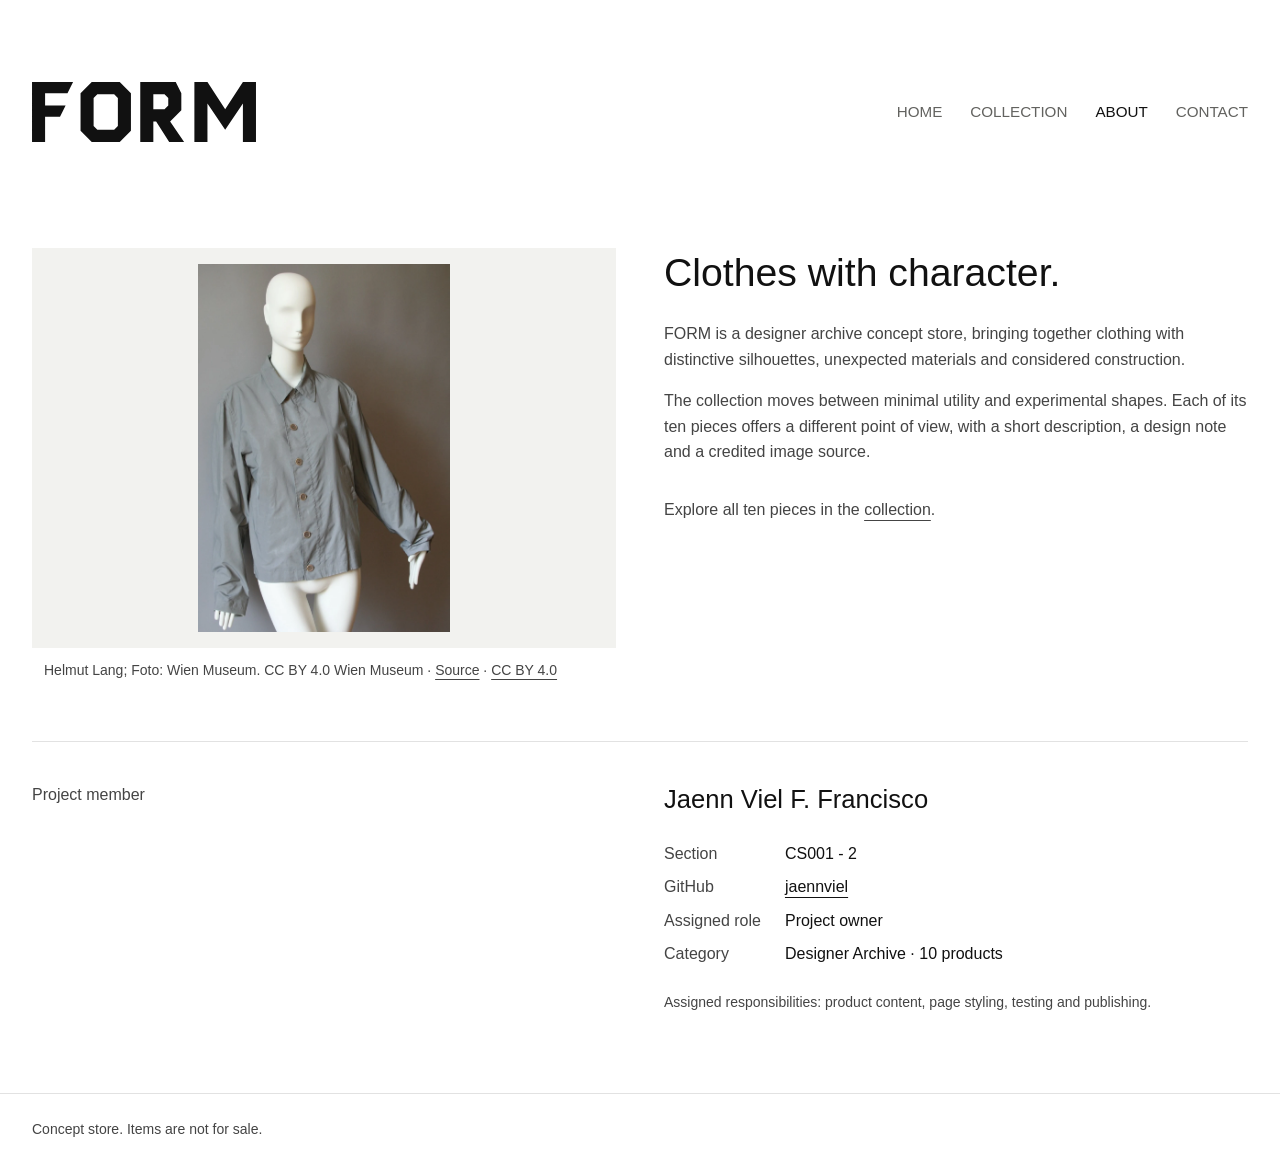
==== commit 72333c98: "Refine About page and add supplied solo member details" ====
--- a/about.html
+++ b/about.html
@@ -3,7 +3,7 @@
 <head>
   <meta charset="UTF-8">
   <meta name="viewport" content="width=device-width, initial-scale=1">
-  <meta name="description" content="The FORM store story and the approved solo project member’s assigned role.">
+  <meta name="description" content="About FORM: a designer archive concept by Jaenn Viel F. Francisco, CS001 - 2.">
   <meta name="theme-color" content="#ffffff">
   <title>About FORM | FORM</title>
   <!-- EXTERNAL CSS: shared layout, typography, navigation, footer and responsive cards. -->
@@ -31,10 +31,30 @@
         <a href="contact.html">Contact</a>
     </nav>
   </div></header>
-  <main id="main" tabindex="-1">
+  <main id="main" class="about-page" tabindex="-1">
     <div class="wrap page-content"><h1 class="visually-hidden">About FORM</h1>
-      <section class="story-layout" aria-labelledby="story-title"><figure class="about-photo"><img src="images/products/form-01.webp" alt="Gray Helmut Lang button-front jacket displayed on a white mannequin." width="1098" height="1600" fetchpriority="high"><figcaption class="image-credit">Helmut Lang; Foto: Wien Museum. CC BY 4.0 Wien Museum · <a href="https://sammlung.wienmuseum.at/en/object/1009506/">Source</a> · <a href="https://creativecommons.org/licenses/by/4.0/">CC BY 4.0</a></figcaption></figure><div class="prose"><h2 id="story-title">Clothes with character.</h2><p>FORM is a considered edit of designer clothing, selected for its shape, construction and point of view.</p><p>The collection explores the details that give a garment character: a shifted seam, an unusual texture, an unexpected proportion. Each piece offers a different approach to getting dressed.</p></div></section>
-      <section class="section" aria-labelledby="team-title"><h2 id="team-title">Project member</h2><article class="team-card"><h3>[Your full name]</h3><p class="muted">Section: [Your section]<br>GitHub: jaennviel</p><p><strong>Assigned role:</strong> Project owner.<br><strong>Category:</strong> Designer Archive.</p><p class="muted">Assigned responsibilities: product content, page styling, testing and publishing.</p></article><aside class="project-note">Our lens: silhouette, material and construction.</aside></section>
+      <section class="story-layout" aria-labelledby="story-title">
+        <figure class="about-photo"><img src="images/products/form-01.webp" alt="Gray Helmut Lang button-front jacket displayed on a white mannequin." width="1098" height="1600" fetchpriority="high"><figcaption class="image-credit">Helmut Lang; Foto: Wien Museum. CC BY 4.0 Wien Museum · <a href="https://sammlung.wienmuseum.at/en/object/1009506/">Source</a> · <a href="https://creativecommons.org/licenses/by/4.0/">CC BY 4.0</a></figcaption></figure>
+        <div class="prose">
+          <h2 id="story-title">Clothes with character.</h2>
+          <p>FORM is a designer archive concept store, bringing together clothing with distinctive silhouettes, unexpected materials and considered construction.</p>
+          <p>The collection moves between minimal utility and experimental shapes. Each of its ten pieces offers a different point of view, with a short description, a design note and a credited image source.</p>
+          <aside class="about-note">Explore all ten pieces in the <a href="category-1.html">collection</a>.</aside>
+        </div>
+      </section>
+      <section class="about-member" aria-labelledby="member-title">
+        <h2 id="member-title">Project member</h2>
+        <article aria-labelledby="member-name">
+          <h3 id="member-name">Jaenn Viel F. Francisco</h3>
+          <dl class="member-details">
+            <dt>Section</dt><dd>CS001 - 2</dd>
+            <dt>GitHub</dt><dd><a href="https://github.com/jaennviel">jaennviel</a></dd>
+            <dt>Assigned role</dt><dd>Project owner</dd>
+            <dt>Category</dt><dd>Designer Archive · 10 products</dd>
+          </dl>
+          <p class="muted member-responsibilities">Assigned responsibilities: product content, page styling, testing and publishing.</p>
+        </article>
+      </section>
     </div>
   </main>
   <footer class="site-footer"><div class="wrap footer-inner"><p>Concept store. Items are not for sale.</p></div></footer>
--- a/css/style.css
+++ b/css/style.css
@@ -54,14 +54,14 @@
 .skip-link { position: absolute; top: -10rem; left: 1rem; z-index: 5; background: white; color: black; padding: 0.8rem 1rem; }
 .skip-link:focus { top: 1rem; }
 
-/* 2. Spacious shared header: centered navigation, with one HTML tree. */
+/* 2. Spacious shared header: right-aligned navigation, with one HTML tree. */
 .site-header { background: var(--bg); color: #111111; }
-.header-inner { display: grid; grid-template-columns: minmax(0, 1fr) auto minmax(0, 1fr); align-items: center; gap: 1rem; min-height: 14rem; padding-block: 2rem; }
+.header-inner { display: grid; grid-template-columns: minmax(0, 1fr) auto; align-items: center; gap: 1rem; min-height: 14rem; padding-block: 2rem; }
 .header-inner > .brand { justify-self: start; min-width: 0; max-width: 100%; }
 .brand { display: inline-flex; align-items: center; min-height: 48px; text-decoration: none; }
 .brand-logo { width: 14rem; height: auto; }
 .brand:hover .brand-logo { filter: brightness(1.07); }
-.main-nav { grid-column: 2; display: flex; flex-wrap: wrap; justify-content: center; gap: 0.25rem 1.75rem; }
+.main-nav { grid-column: 2; justify-self: end; display: flex; flex-wrap: wrap; justify-content: flex-end; gap: 0.25rem 1.75rem; }
 .main-nav a { display: inline-flex; align-items: center; min-height: 48px; border: 0; text-decoration: none; color: #62625f; font-size: 0.95rem; text-transform: uppercase; }
 .main-nav a:hover, .main-nav a[aria-current] { color: #111111; }
 
@@ -88,10 +88,11 @@
 .product-card:hover .product-image img, .product-card:focus-within .product-image img { transform: translateY(-3px); }
 .product-image .badge { position: absolute; top: var(--space-3); right: var(--space-3); }
 .product-content { display: flex; flex: 1; flex-direction: column; padding-top: 1rem; }
-.product-topline { display: flex; flex-wrap: wrap; justify-content: space-between; align-items: baseline; gap: var(--space-2) var(--space-3); margin-bottom: var(--space-3); }
+.product-topline { display: flex; flex-direction: column; align-items: center; text-align: center; gap: var(--space-1); margin-bottom: var(--space-3); }
 /* Product titles use ordinary readable type, at the appropriate heading level. */
-.product-topline h2, .product-topline h3 { margin: 0; max-width: 100%; font: bold 1rem/1.35 var(--font-body); }
+.product-topline h2, .product-topline h3 { margin: 0; max-width: 100%; font: normal 1rem/1.35 var(--font-body); }
 .price { font-size: 0.95rem; font-weight: bold; font-variant-numeric: tabular-nums; }
+.product-topline .price { font: normal 1rem/1.35 var(--font-body); font-variant-numeric: tabular-nums; }
 .product-content > p { color: var(--muted); font-size: 0.9rem; }
 .product-content > .text-link { align-self: flex-start; margin-top: auto; }
 
@@ -126,7 +127,7 @@
 .detail-photo img { width: 100%; height: 480px; padding: 1rem; object-fit: contain; }
 .detail-copy h2 { margin-bottom: 1rem; }
 .detail-copy p { color: var(--muted); }
-.detail-copy .price { font-size: 1.25rem; color: var(--ink); }
+.detail-copy .price { font: normal 1.25rem/1.5 var(--font-body); font-variant-numeric: tabular-nums; color: var(--muted); }
 .detail-copy .button { margin-top: 0.75rem; }
 .story-layout { display: grid; grid-template-columns: 1fr 1fr; gap: 3rem; align-items: center; }
 .story-layout figure { margin: 0; }
@@ -200,7 +201,7 @@
 @media (max-width: 600px) { .hero-image img { height: 360px; } }
 
 /* Dedicated product pages reuse the existing detail layout and title scale. */
-.detail-copy h1 { font-size: clamp(2rem, 1rem + 2.5vw, 3.5rem); margin-bottom: 1rem; }
+.detail-copy h1 { font: normal clamp(1.75rem, 1.25rem + 1.5vw, 2.5rem)/1.25 var(--font-body); margin-bottom: 1.25rem; }
 
 /* Photography-only refinement. Preserve the existing frames and page layout. */
 .hero-image img { padding: 0; object-fit: cover; object-position: 50% 50%; aspect-ratio: 8 / 5; filter: grayscale(1); }
@@ -243,8 +244,7 @@
 /* Light storefront: shared tokens keep every page, form and footer consistent. */
 .site-footer { background: var(--bg); }
 .product-link { display: flex; flex: 1; flex-direction: column; min-width: 0; color: inherit; text-decoration: none; }
-.product-link:hover h2, .product-link:hover h3,
-.product-link:focus-visible h2, .product-link:focus-visible h3 { text-decoration: underline; text-underline-offset: 0.2em; }
+.product-link:hover, .product-link:focus-visible, .product-link:active { text-decoration: none; }
 .product-link:focus-visible { outline: 3px solid #111111; outline-offset: 5px; }
 
 /* Required static action wording remains inside the single product link. */
@@ -328,6 +328,42 @@
   }
   /* An open phone menu remains aligned with the header after rotation. */
   @media (min-width: 44.001rem) {
-    .main-nav[popover]:popover-open { position: absolute; top: 5.5rem; left: 50%; right: auto; width: max-content; max-width: calc(100% - 4rem); transform: translateX(-50%); }
+    .main-nav[popover]:popover-open { position: absolute; top: 5.5rem; left: auto; right: max(2rem, calc((100vw - 1280px) / 2)); width: max-content; max-width: calc(100% - 4rem); transform: none; }
   }
 }
+
+/* Product context and visible notes, shared by all ten pieces. */
+.product-context { display: flex; flex-wrap: wrap; align-items: center; justify-content: space-between; gap: 0.5rem 2rem; padding-block: 1rem 0.5rem; }
+.breadcrumb { flex: 1 1 28rem; min-width: 0; }
+.breadcrumb ol { display: flex; flex-wrap: wrap; align-items: center; gap: 0.25rem 0.75rem; list-style: none; margin: 0; padding: 0; }
+.breadcrumb li { display: flex; align-items: center; gap: 0.75rem; min-width: 0; }
+.breadcrumb li:last-child { flex: 1 1 12rem; }
+.breadcrumb li + li::before { content: ""; display: block; width: 0.35rem; height: 0.35rem; flex: 0 0 0.35rem; border-top: 1px solid currentColor; border-right: 1px solid currentColor; transform: rotate(45deg); }
+.breadcrumb a, .adjacent-products a { display: inline-flex; align-items: center; min-height: 44px; color: #62625f; font-size: 0.875rem; line-height: 1.5; text-decoration: none; overflow-wrap: anywhere; }
+.breadcrumb a[aria-current] { color: var(--ink); font-weight: normal; }
+.breadcrumb a:hover, .breadcrumb a:focus-visible, .breadcrumb a:active, .adjacent-products a:hover, .adjacent-products a:focus-visible, .adjacent-products a:active { color: var(--ink); text-decoration: none; }
+.adjacent-products { display: flex; flex: 0 0 auto; align-items: center; gap: 0.75rem; }
+.product-nav-divider { color: #62625f; font-size: 0.875rem; }
+.adjacent-products a { gap: 0.3rem; }
+.product-context + .product-detail { border-top: 0; padding-top: 1.5rem; align-items: start; }
+.product-notes { margin-top: 2.5rem; }
+.product-notes .design-note { margin-top: 2rem; }
+.product-notes h2 { font: normal 1rem/1.5 var(--font-body); margin-bottom: 0.5rem; }
+.product-notes .image-credit { padding: 0; margin-top: 2rem; }
+@media (forced-colors: active) { .breadcrumb a[aria-current] { text-decoration: underline; } }
+
+/* About: a concise store story and an accurate solo member profile. */
+.about-page .story-layout { align-items: start; }
+.about-page .prose { max-width: 38rem; }
+.about-page .prose h2 { font: normal clamp(1.75rem, 1.25rem + 1.5vw, 2.5rem)/1.25 var(--font-body); margin-bottom: 1.5rem; }
+.about-note { margin-top: 2rem; color: var(--muted); }
+.about-member { display: grid; grid-template-columns: 1fr 1fr; gap: 3rem; padding-block: 2.5rem 3.5rem; margin-top: 3rem; border-top: 1px solid var(--line); }
+.about-member > * { min-width: 0; }
+.about-member > h2 { font: normal 1rem/1.6 var(--font-body); margin: 0; color: var(--muted); }
+.about-member h3 { font: normal clamp(1.25rem, 1rem + 0.75vw, 1.75rem)/1.35 var(--font-body); margin-bottom: 1.5rem; }
+.member-details { display: grid; grid-template-columns: max-content minmax(0, 1fr); gap: 0.5rem 1.5rem; margin: 0; }
+.member-details dt { color: var(--muted); }
+.member-details dd { margin: 0; overflow-wrap: anywhere; }
+.member-responsibilities { max-width: 34rem; margin: 1.5rem 0 0; font-size: 0.875rem; }
+@media (max-width: 800px) { .about-member { gap: 2rem; } }
+@media (max-width: 600px) { .about-member { grid-template-columns: minmax(0, 1fr); gap: 1rem; margin-top: 2rem; padding-block: 2rem 2.5rem; } }
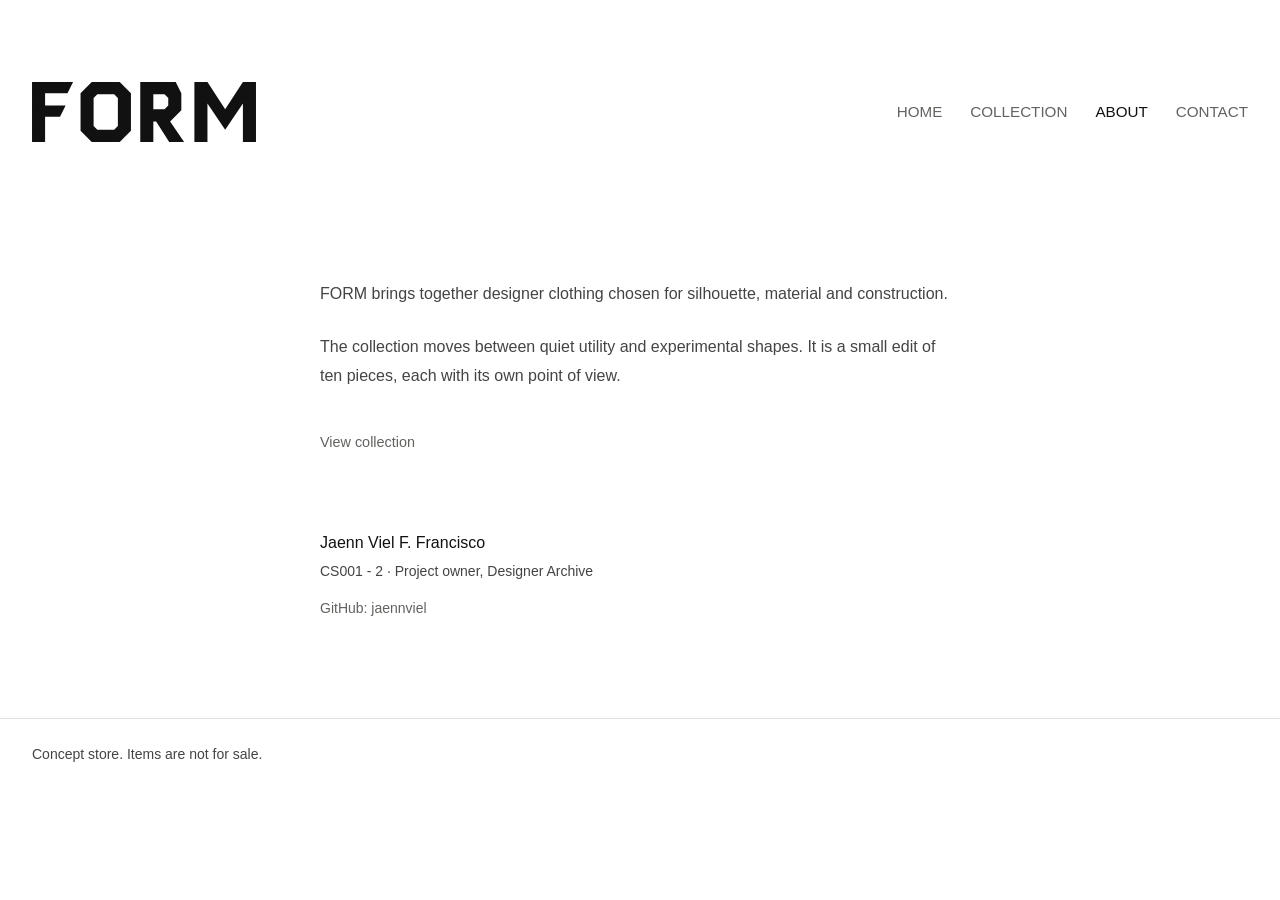
==== commit 0f00ba94: "Simplify About content to match the quiet storefront" ====
--- a/about.html
+++ b/about.html
@@ -32,29 +32,20 @@
     </nav>
   </div></header>
   <main id="main" class="about-page" tabindex="-1">
-    <div class="wrap page-content"><h1 class="visually-hidden">About FORM</h1>
-      <section class="story-layout" aria-labelledby="story-title">
-        <figure class="about-photo"><img src="images/products/form-01.webp" alt="Gray Helmut Lang button-front jacket displayed on a white mannequin." width="1098" height="1600" fetchpriority="high"><figcaption class="image-credit">Helmut Lang; Foto: Wien Museum. CC BY 4.0 Wien Museum · <a href="https://sammlung.wienmuseum.at/en/object/1009506/">Source</a> · <a href="https://creativecommons.org/licenses/by/4.0/">CC BY 4.0</a></figcaption></figure>
-        <div class="prose">
-          <h2 id="story-title">Clothes with character.</h2>
-          <p>FORM is a designer archive concept store, bringing together clothing with distinctive silhouettes, unexpected materials and considered construction.</p>
-          <p>The collection moves between minimal utility and experimental shapes. Each of its ten pieces offers a different point of view, with a short description, a design note and a credited image source.</p>
-          <aside class="about-note">Explore all ten pieces in the <a href="category-1.html">collection</a>.</aside>
+    <div class="wrap page-content">
+      <article class="about-story" aria-labelledby="about-title">
+        <h1 class="visually-hidden" id="about-title">About FORM</h1>
+        <div class="about-copy">
+          <p>FORM brings together designer clothing chosen for silhouette, material and construction.</p>
+          <p>The collection moves between quiet utility and experimental shapes. It is a small edit of ten pieces, each with its own point of view.</p>
         </div>
-      </section>
-      <section class="about-member" aria-labelledby="member-title">
-        <h2 id="member-title">Project member</h2>
-        <article aria-labelledby="member-name">
-          <h3 id="member-name">Jaenn Viel F. Francisco</h3>
-          <dl class="member-details">
-            <dt>Section</dt><dd>CS001 - 2</dd>
-            <dt>GitHub</dt><dd><a href="https://github.com/jaennviel">jaennviel</a></dd>
-            <dt>Assigned role</dt><dd>Project owner</dd>
-            <dt>Category</dt><dd>Designer Archive · 10 products</dd>
-          </dl>
-          <p class="muted member-responsibilities">Assigned responsibilities: product content, page styling, testing and publishing.</p>
-        </article>
-      </section>
+        <a class="about-collection-link" href="category-1.html">View collection</a>
+        <aside class="about-credit" aria-labelledby="member-name">
+          <h2 id="member-name">Jaenn Viel F. Francisco</h2>
+          <p>CS001 - 2 · Project owner, Designer Archive</p>
+          <a href="https://github.com/jaennviel" aria-label="Jaenn Viel F. Francisco on GitHub">GitHub: jaennviel</a>
+        </aside>
+      </article>
     </div>
   </main>
   <footer class="site-footer"><div class="wrap footer-inner"><p>Concept store. Items are not for sale.</p></div></footer>
--- a/css/style.css
+++ b/css/style.css
@@ -352,18 +352,15 @@
 .product-notes .image-credit { padding: 0; margin-top: 2rem; }
 @media (forced-colors: active) { .breadcrumb a[aria-current] { text-decoration: underline; } }
 
-/* About: a concise store story and an accurate solo member profile. */
-.about-page .story-layout { align-items: start; }
-.about-page .prose { max-width: 38rem; }
-.about-page .prose h2 { font: normal clamp(1.75rem, 1.25rem + 1.5vw, 2.5rem)/1.25 var(--font-body); margin-bottom: 1.5rem; }
-.about-note { margin-top: 2rem; color: var(--muted); }
-.about-member { display: grid; grid-template-columns: 1fr 1fr; gap: 3rem; padding-block: 2.5rem 3.5rem; margin-top: 3rem; border-top: 1px solid var(--line); }
-.about-member > * { min-width: 0; }
-.about-member > h2 { font: normal 1rem/1.6 var(--font-body); margin: 0; color: var(--muted); }
-.about-member h3 { font: normal clamp(1.25rem, 1rem + 0.75vw, 1.75rem)/1.35 var(--font-body); margin-bottom: 1.5rem; }
-.member-details { display: grid; grid-template-columns: max-content minmax(0, 1fr); gap: 0.5rem 1.5rem; margin: 0; }
-.member-details dt { color: var(--muted); }
-.member-details dd { margin: 0; overflow-wrap: anywhere; }
-.member-responsibilities { max-width: 34rem; margin: 1.5rem 0 0; font-size: 0.875rem; }
-@media (max-width: 800px) { .about-member { gap: 2rem; } }
-@media (max-width: 600px) { .about-member { grid-template-columns: minmax(0, 1fr); gap: 1rem; margin-top: 2rem; padding-block: 2rem 2.5rem; } }
+/* About follows the storefront's quiet typography and open spacing. */
+.about-story { max-width: 40rem; margin-inline: auto; padding-block: 2rem 4rem; }
+.about-copy { color: var(--muted); font: normal 1rem/1.8 var(--font-body); }
+.about-copy p { margin-bottom: 1.5rem; }
+.about-collection-link { display: inline-flex; align-items: center; min-height: 48px; margin-top: 0.25rem; font-size: 0.9rem; text-decoration: none; color: #62625f; }
+.about-credit { margin-top: 4rem; color: var(--muted); font-size: 0.875rem; line-height: 1.6; }
+.about-credit h2 { font: normal 1rem/1.6 var(--font-body); color: var(--ink); margin-bottom: 0.25rem; }
+.about-credit p { margin-bottom: 0.25rem; }
+.about-credit a { display: inline-flex; align-items: center; min-height: 44px; color: #62625f; text-decoration: none; }
+.about-collection-link:hover, .about-collection-link:focus-visible, .about-collection-link:active,
+.about-credit a:hover, .about-credit a:focus-visible, .about-credit a:active { color: var(--ink); text-decoration: none; }
+@media (max-width: 600px) { .about-story { padding-block: 1rem 3rem; } .about-credit { margin-top: 3rem; } }
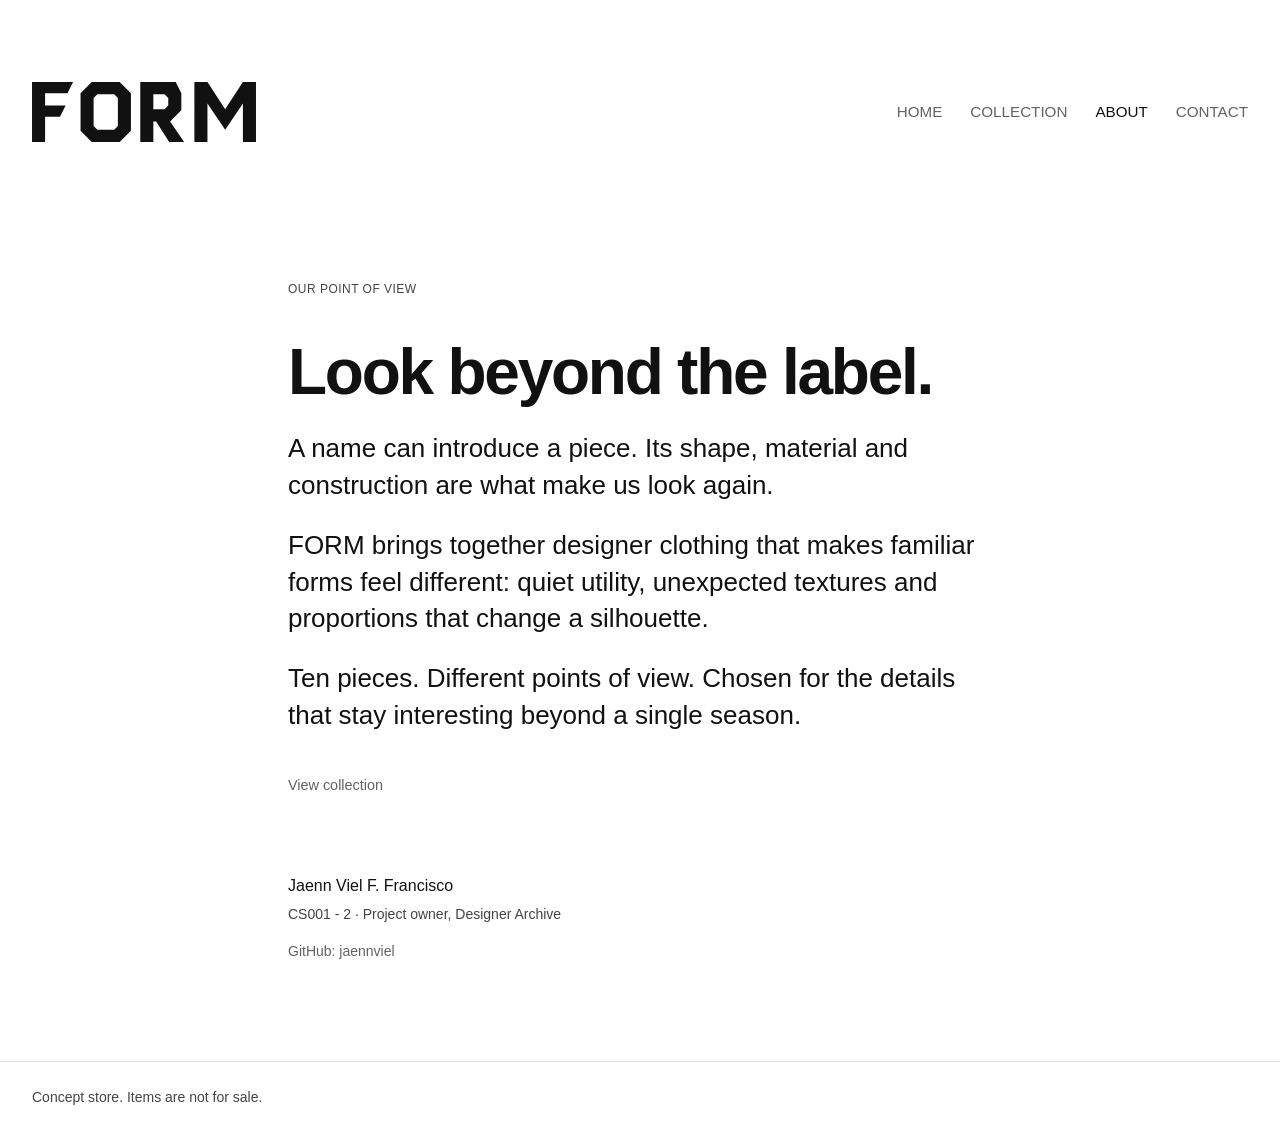
==== commit 4908b371: "Give About an original FORM manifesto and editorial hierarchy" ====
--- a/about.html
+++ b/about.html
@@ -35,9 +35,12 @@
     <div class="wrap page-content">
       <article class="about-story" aria-labelledby="about-title">
         <h1 class="visually-hidden" id="about-title">About FORM</h1>
+        <p class="about-eyebrow">Our point of view</p>
         <div class="about-copy">
-          <p>FORM brings together designer clothing chosen for silhouette, material and construction.</p>
-          <p>The collection moves between quiet utility and experimental shapes. It is a small edit of ten pieces, each with its own point of view.</p>
+          <h2 class="about-statement">Look beyond the label.</h2>
+          <p>A name can introduce a piece. Its shape, material and construction are what make us look again.</p>
+          <p>FORM brings together designer clothing that makes familiar forms feel different: quiet utility, unexpected textures and proportions that change a silhouette.</p>
+          <p>Ten pieces. Different points of view. Chosen for the details that stay interesting beyond a single season.</p>
         </div>
         <a class="about-collection-link" href="category-1.html">View collection</a>
         <aside class="about-credit" aria-labelledby="member-name">
--- a/css/style.css
+++ b/css/style.css
@@ -352,9 +352,11 @@
 .product-notes .image-credit { padding: 0; margin-top: 2rem; }
 @media (forced-colors: active) { .breadcrumb a[aria-current] { text-decoration: underline; } }
 
-/* About follows the storefront's quiet typography and open spacing. */
-.about-story { max-width: 40rem; margin-inline: auto; padding-block: 2rem 4rem; }
-.about-copy { color: var(--muted); font: normal 1rem/1.8 var(--font-body); }
+/* About manifesto: original brand copy with a strong editorial hierarchy. */
+.about-story { max-width: 44rem; margin-inline: auto; padding-block: 2rem 4rem; }
+.about-eyebrow { margin-bottom: 2.5rem; color: var(--muted); font-size: 0.75rem; letter-spacing: 0.04em; text-transform: uppercase; }
+.about-copy { color: var(--ink); font: normal clamp(1.25rem, 1.05rem + 0.75vw, 1.625rem)/1.4 var(--font-body); }
+.about-copy .about-statement { font: bold clamp(2.5rem, 1.75rem + 3vw, 4rem)/1.05 var(--font-body); margin-bottom: 1.5rem; letter-spacing: -0.035em; }
 .about-copy p { margin-bottom: 1.5rem; }
 .about-collection-link { display: inline-flex; align-items: center; min-height: 48px; margin-top: 0.25rem; font-size: 0.9rem; text-decoration: none; color: #62625f; }
 .about-credit { margin-top: 4rem; color: var(--muted); font-size: 0.875rem; line-height: 1.6; }
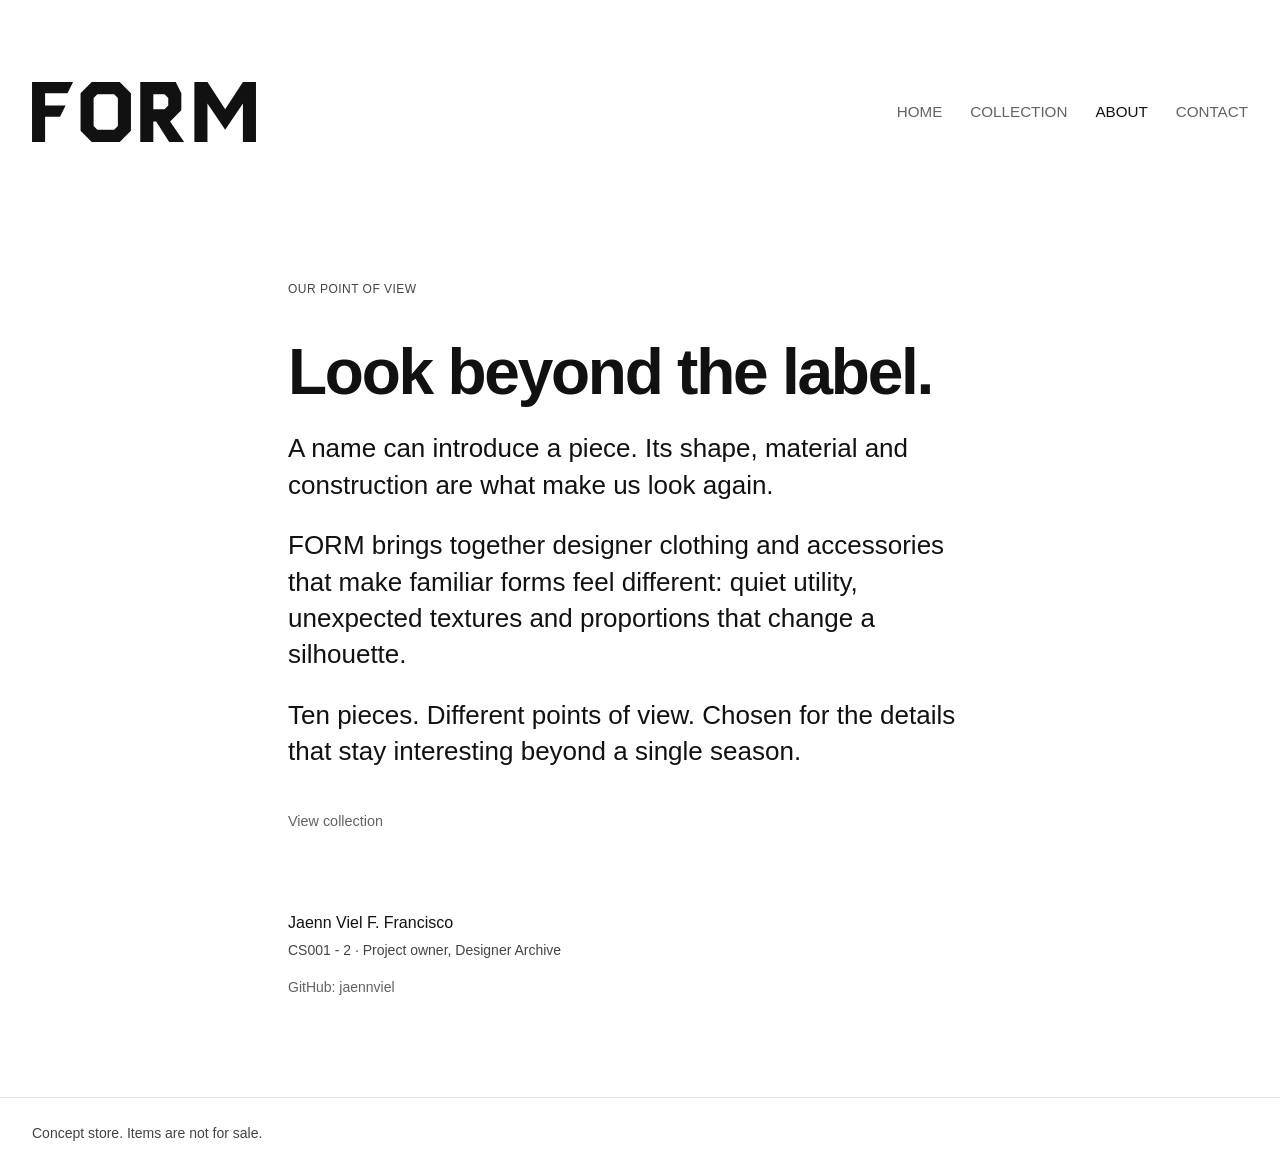
==== commit 5a359c70: "Apply consistent white-background Raf Simons collection" ====
--- a/about.html
+++ b/about.html
@@ -39,7 +39,7 @@
         <div class="about-copy">
           <h2 class="about-statement">Look beyond the label.</h2>
           <p>A name can introduce a piece. Its shape, material and construction are what make us look again.</p>
-          <p>FORM brings together designer clothing that makes familiar forms feel different: quiet utility, unexpected textures and proportions that change a silhouette.</p>
+          <p>FORM brings together designer clothing and accessories that make familiar forms feel different: quiet utility, unexpected textures and proportions that change a silhouette.</p>
           <p>Ten pieces. Different points of view. Chosen for the details that stay interesting beyond a single season.</p>
         </div>
         <a class="about-collection-link" href="category-1.html">View collection</a>
--- a/css/style.css
+++ b/css/style.css
@@ -17,7 +17,7 @@
   --interactive: #000000;
   --pressed: #333333;
   --field-border: #767676;
-  --image-bg: #f2f2ef;
+  --image-bg: #ffffff;
   --font-body: Arial, Helvetica, sans-serif;
   --display: "Bebas Neue", Impact, "Arial Narrow", sans-serif;
   --space-1: 0.25rem;
@@ -123,8 +123,8 @@
 .catalog-section { padding-bottom: 3rem; }
 .product-detail { display: grid; grid-template-columns: 1fr 1fr; gap: 3rem; align-items: center; padding-block: 2.5rem; border-top: 1px solid var(--line); }
 .product-detail:target { border-top-color: var(--ink); }
-.detail-photo { background: var(--image-bg); }
-.detail-photo img { width: 100%; height: 480px; padding: 1rem; object-fit: contain; }
+.detail-photo { background: #ffffff; }
+.detail-photo img { width: 100%; height: 480px; padding: 0; object-fit: contain; }
 .detail-copy h2 { margin-bottom: 1rem; }
 .detail-copy p { color: var(--muted); }
 .detail-copy .price { font: normal 1.25rem/1.5 var(--font-body); font-variant-numeric: tabular-nums; color: var(--muted); }
@@ -181,10 +181,6 @@
   .section { padding-block: 2.5rem; }
   .page-intro { padding-top: 2.25rem; }
 }
-@media (max-width: 450px) {
-  .product-grid { grid-template-columns: minmax(0, 1fr); }
-  .product-image img { height: 340px; }
-}
 @media (prefers-reduced-motion: reduce) {
   *, *::before, *::after { transition: none !important; }
 }
@@ -205,38 +201,13 @@
 
 /* Photography-only refinement. Preserve the existing frames and page layout. */
 .hero-image img { padding: 0; object-fit: cover; object-position: 50% 50%; aspect-ratio: 8 / 5; filter: grayscale(1); }
-/* Trim the porcelain vest photo's surrounding studio border, not the garment. */
-.product-image img[src$="form-03.webp"],
-.detail-photo img[src$="form-03.webp"] { object-fit: cover; object-position: 51% 50%; }
 @media (max-width: 600px) { .hero-image img { object-position: 48% 50%; } }
 
-/* Collection lead photography: fixed editorial mats, with individual framing.
-   Product pages keep the original museum photograph and its full credit. */
-.product-image { aspect-ratio: 4 / 5; overflow: clip; background: #f5f5f3; }
-.product-image img {
-  display: block;
-  width: 100%;
-  height: 100%;
-  aspect-ratio: auto;
-  object-fit: contain;
-  object-position: 50% 50%;
-  padding: 6%;
-  transition: none;
-}
+/* Approved white-background product files share one 4:5 frame and source-color treatment. */
+.product-image { aspect-ratio: 4 / 5; overflow: clip; background: #ffffff; }
+.product-image img { display: block; position: absolute; inset: 0; width: 100%; height: 100%; object-fit: contain; padding: 0; transition: none; }
 .product-card:hover .product-image img,
 .product-card:focus-within .product-image img { transform: none; }
-/* The flat-lay top can fill its card without cutting into the garment. */
-.product-image img[src$="form-04.webp"] { padding: 8%; }
-.product-image img[src$="form-05.webp"] { object-fit: cover; object-position: 51% 50%; padding: 8%; }
-/* Keep the porcelain intact while trimming its outer black studio frame. */
-.product-image img[src$="form-03.webp"] {
-  object-fit: cover;
-  object-position: 51% 50%;
-  padding: 0;
-}
-.product-image img[src$="form-03.webp"],
-.product-card:hover .product-image img[src$="form-03.webp"],
-.product-card:focus-within .product-image img[src$="form-03.webp"] { transform: scale(1.12); }
 /* The header uses the same dark focus ring as the white page content. */
 .site-header :focus-visible { outline-color: #111111; }
 @media (forced-colors: active) { .main-nav a[aria-current] { font-weight: bold; } }
@@ -366,3 +337,10 @@
 .about-collection-link:hover, .about-collection-link:focus-visible, .about-collection-link:active,
 .about-credit a:hover, .about-credit a:focus-visible, .about-credit a:active { color: var(--ink); text-decoration: none; }
 @media (max-width: 600px) { .about-story { padding-block: 1rem 3rem; } .about-credit { margin-top: 3rem; } }
+
+/* Phone Collection: two generous tap targets per row, with consistent 4:5 mats. */
+@media (max-width: 600px) {
+  .product-grid { grid-template-columns: repeat(2, minmax(0, 1fr)); gap: 2.5rem 1rem; }
+  .product-image img { position: absolute; inset: 0; }
+  .product-content { padding-top: 0.75rem; }
+}
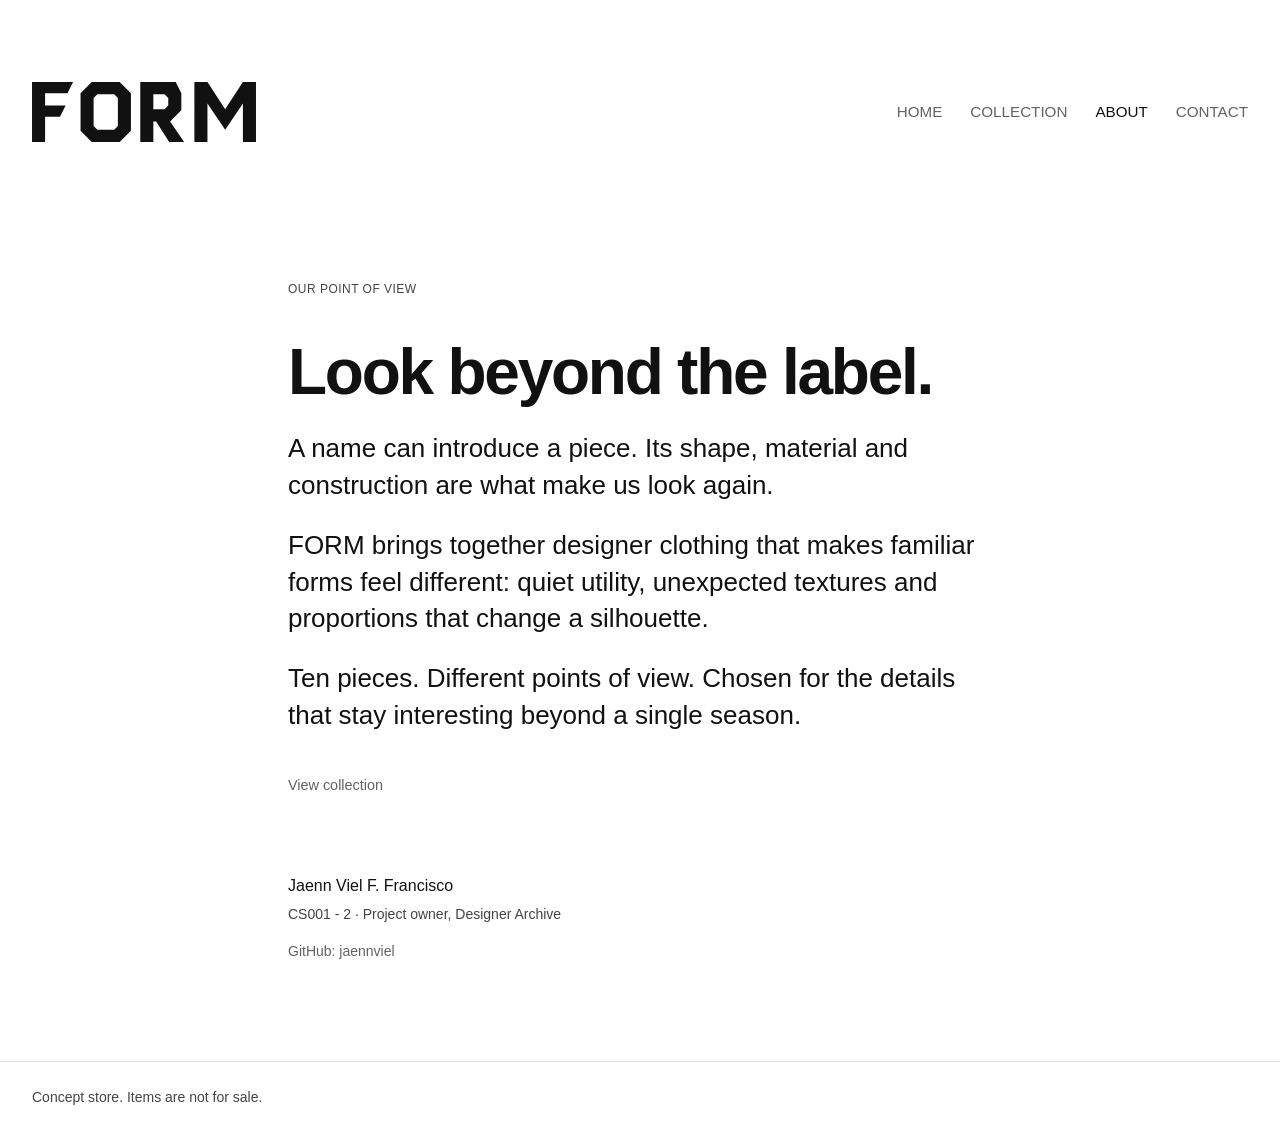
==== commit 98c9d13f: "Add two Helmut Lang jackets with original licensed photos" ====
--- a/about.html
+++ b/about.html
@@ -39,7 +39,7 @@
         <div class="about-copy">
           <h2 class="about-statement">Look beyond the label.</h2>
           <p>A name can introduce a piece. Its shape, material and construction are what make us look again.</p>
-          <p>FORM brings together designer clothing and accessories that make familiar forms feel different: quiet utility, unexpected textures and proportions that change a silhouette.</p>
+          <p>FORM brings together designer clothing that makes familiar forms feel different: quiet utility, unexpected textures and proportions that change a silhouette.</p>
           <p>Ten pieces. Different points of view. Chosen for the details that stay interesting beyond a single season.</p>
         </div>
         <a class="about-collection-link" href="category-1.html">View collection</a>
--- a/css/style.css
+++ b/css/style.css
@@ -344,3 +344,7 @@
   .product-image img { position: absolute; inset: 0; }
   .product-content { padding-top: 0.75rem; }
 }
+
+/* MAK requires direct attribution: these captions accompany the two unedited photos. */
+.required-photo-credit { display: block; margin-top: 0.75rem; color: #555555; font: normal 0.75rem/1.5 var(--font-body); overflow-wrap: anywhere; }
+.detail-photo .required-photo-credit { margin-bottom: 0; }
